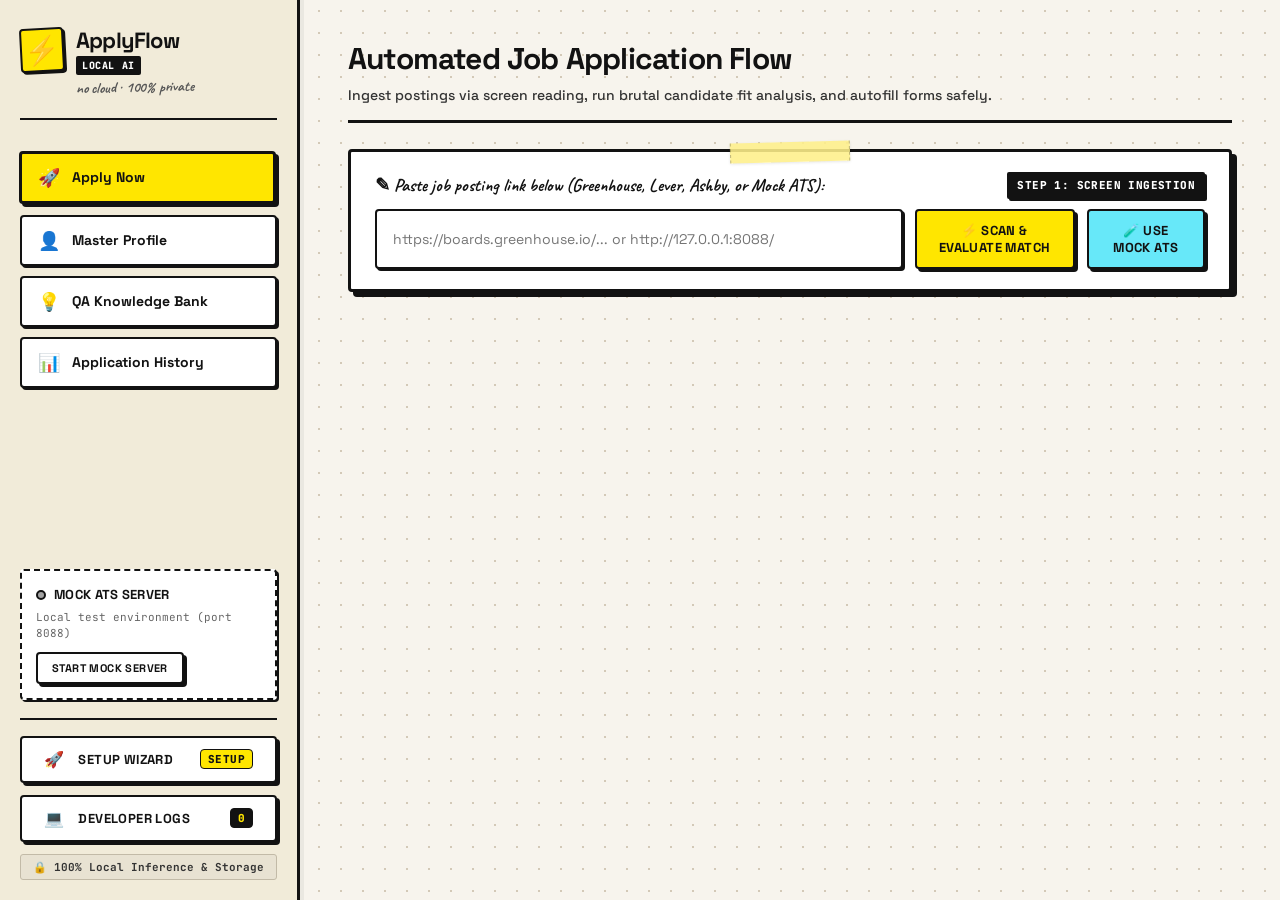
==== src/static/index.html @ 2ede0d33 "Initial commit: ApplyFlow engine and dashboard" ====
<!DOCTYPE html>
<html lang="en">
<head>
  <meta charset="UTF-8">
  <meta name="viewport" content="width=device-width, initial-scale=1.0">
  <title>ApplyFlow Dashboard</title>
  <link rel="stylesheet" href="styles.css">
  <link rel="preconnect" href="https://fonts.googleapis.com">
  <link rel="preconnect" href="https://fonts.gstatic.com" crossorigin>
  <link href="https://fonts.googleapis.com/css2?family=Caveat:wght@600;700&family=Inter:wght@400;500;600;700&family=JetBrains+Mono:wght@500;700;800&family=Space+Grotesk:wght@500;600;700;800;900&display=swap" rel="stylesheet">
</head>
<body>
  <div class="app-layout">
    <!-- Sidebar Navigation -->
    <aside class="sidebar">
      <div class="brand">
        <span class="brand-icon">⚡</span>
        <div>
          <h1 class="brand-title">ApplyFlow</h1>
          <div class="brand-badge-row">
            <span class="brand-sticker">LOCAL AI</span>
            <span class="brand-hand-note">no cloud · 100% private</span>
          </div>
        </div>
      </div>

      <nav class="nav-menu">
        <button class="nav-item active" data-tab="tab-apply">
          <span class="nav-icon">🚀</span>
          <span>Apply Now</span>
        </button>
        <button class="nav-item" data-tab="tab-profile">
          <span class="nav-icon">👤</span>
          <span>Master Profile</span>
        </button>
        <button class="nav-item" data-tab="tab-qa">
          <span class="nav-icon">💡</span>
          <span>QA Knowledge Bank</span>
        </button>
        <button class="nav-item" data-tab="tab-history">
          <span class="nav-icon">📊</span>
          <span>Application History</span>
        </button>
      </nav>

      <!-- Mock Server Quick Status -->
      <div class="mock-status-box">
        <div class="mock-status-header">
          <span class="mock-dot" id="mock-status-dot"></span>
          <span class="mock-title">Mock ATS Server</span>
        </div>
        <p class="mock-desc">Local test environment (port 8088)</p>
        <button id="btn-toggle-mock" class="btn btn-sm btn-outline">Start Mock Server</button>
      </div>

      <div class="sidebar-footer">
        <button id="btn-reopen-setup" class="btn btn-dev-logs" title="Open first-time setup & resume onboarding wizard">
          <span class="dev-logs-icon">🚀</span>
          <span class="dev-logs-label">Setup Wizard</span>
          <span id="setup-status-pill" class="dev-logs-badge" style="background: var(--accent-yellow); color: var(--ink);">SETUP</span>
        </button>
        <button id="btn-open-dev-logs" class="btn btn-dev-logs" title="Open real-time developer activity console">
          <span class="dev-logs-icon">💻</span>
          <span class="dev-logs-label">Developer Logs</span>
          <span id="dev-logs-badge" class="dev-logs-badge">0</span>
        </button>
        <p class="privacy-badge">🔒 100% Local Inference & Storage</p>
      </div>
    </aside>

    <!-- Main Content Area -->
    <main class="main-content">

      <!-- TAB 1: APPLY NOW -->
      <section id="tab-apply" class="tab-pane active">
        <header class="page-header">
          <div>
            <h2 class="page-title">Automated Job Application Flow</h2>
            <p class="page-desc">Ingest postings via screen reading, run brutal candidate fit analysis, and autofill forms safely.</p>
          </div>
        </header>

        <!-- URL Input Card -->
        <div class="card url-card brutal-card-accent">
          <div class="tape-strip tape-top-center"></div>
          <div class="url-label-row">
            <span class="hand-annotation">✎ Paste job posting link below (Greenhouse, Lever, Ashby, or Mock ATS):</span>
            <span class="badge badge-black">STEP 1: SCREEN INGESTION</span>
          </div>
          <div class="url-input-group">
            <input type="url" id="target-url-input" class="form-control" placeholder="https://boards.greenhouse.io/... or http://127.0.0.1:8088/" />
            <button id="btn-scan" class="btn btn-primary">
              <span id="scan-btn-text">⚡ Scan & Evaluate Match</span>
            </button>
            <button id="btn-quick-mock" class="btn btn-secondary" title="Paste local mock ATS URL">
              🧪 Use Mock ATS
            </button>
          </div>
        </div>

        <!-- Scanning State Indicator -->
        <div id="scan-loading" class="scan-loading-card" style="display: none;">
          <div class="spinner brutal-spinner"></div>
          <div>
            <h3 class="loading-title">Inspecting Job Posting & Reading Screen...</h3>
            <p class="loading-desc">Playwright is capturing the page screen and local model is running gap analysis.</p>
          </div>
        </div>

        <!-- Step 2: Evaluation Scorecard Card -->
        <div id="scorecard-container" class="card scorecard-card" style="display: none;">
          <div class="tape-strip tape-top-right"></div>
          <div class="scorecard-layout">
            <!-- Left: Job Summary & Screen Snapshot -->
            <div class="scorecard-job-summary">
              <div class="job-meta">
                <span class="badge badge-info" id="job-company-badge">Company</span>
                <h3 id="job-title-display" class="job-title-text">Senior Software Engineer</h3>
              </div>
              
              <div class="screenshot-preview-box">
                <div class="screenshot-box-header">
                  <p class="subtle-label">Visual Ingestion Snapshot</p>
                  <span class="click-hint">🔍 Click to Expand</span>
                </div>
                <div class="screenshot-interactive-wrapper" id="job-screenshot-wrapper">
                  <div class="tape-corner tape-corner-tl"></div>
                  <div class="tape-corner tape-corner-tr"></div>
                  <img id="job-screenshot-img" src="" alt="Job Screen Preview" class="screenshot-thumb" />
                  <div class="screenshot-hover-overlay">
                    <span class="zoom-badge">🔍 Inspect Full Screen</span>
                  </div>
                </div>
              </div>

              <div class="job-desc-snippet">
                <p class="subtle-label">Description Excerpt</p>
                <div id="job-desc-text" class="desc-box"></div>
              </div>
            </div>

            <!-- Right: Brutally Honest Scorecard -->
            <div class="scorecard-rubric">
              <div class="score-header">
                <div>
                  <h4 class="rubric-title">The Brutally Honest Match Rubric</h4>
                  <p class="rubric-subtitle">Cynical recruiter gap analysis against your master resume</p>
                </div>
                <div class="score-badge-circle rubber-stamp" id="score-chance-badge">
                  <span id="score-chance-val">0%</span>
                  <span class="score-chance-label">Callback Chance</span>
                </div>
              </div>

              <!-- Recommendation Pill -->
              <div class="rec-banner stamp-banner" id="rec-banner">
                Recommendation: <strong id="score-recommendation-val">BORDERLINE</strong>
              </div>

              <!-- Dealbreakers (if present) -->
              <div id="dealbreakers-box" class="rubric-section alert-box alert-danger sticky-note sticky-danger" style="display: none;">
                <h5>⚠️ Flagged Dealbreakers</h5>
                <ul id="dealbreakers-list"></ul>
              </div>

              <!-- Brutal Reality -->
              <div class="rubric-section alert-box alert-warning sticky-note sticky-warning">
                <h5>🔥 The Brutal Reality (Likely ATS Rejection Causes)</h5>
                <ul id="brutal-reality-list"></ul>
              </div>

              <!-- Strengths -->
              <div class="rubric-section alert-box alert-success sticky-note sticky-success">
                <h5>✨ Genuine Alignment & Strengths</h5>
                <ul id="strengths-list"></ul>
              </div>

              <!-- Action Bar -->
              <div class="scorecard-actions">
                <button id="btn-proceed-autofill" class="btn btn-success btn-lg">
                  Proceed with Autofill ⚡
                </button>
                <button id="btn-abort-autofill" class="btn btn-outline">
                  Abort & Pass
                </button>
              </div>
            </div>
          </div>
        </div>

        <!-- Step 3: Live Autofill Progress -->
        <div id="autofill-progress-container" class="card" style="display: none;">
          <div class="progress-card-header">
            <div class="live-indicator">
              <span class="pulsing-dot"></span>
              <h4>Live Playwright Autofill Progress</h4>
            </div>
            <span class="badge badge-info" id="autofill-status-pill">Active Browser Session</span>
          </div>

          <p class="progress-sub">Chromium is executing on screen. Fields are populated sequentially.</p>

          <div class="table-wrapper">
            <table class="data-table" id="fill-steps-table">
              <thead>
                <tr>
                  <th>Time</th>
                  <th>Form Field</th>
                  <th>Status</th>
                  <th>Value / Result</th>
                </tr>
              </thead>
              <tbody id="fill-steps-body">
                <!-- Live steps appended dynamically -->
              </tbody>
            </table>
          </div>
        </div>

        <!-- Step 4: Pre-Flight Review & Safety Submission Gate -->
        <div id="preflight-container" class="card preflight-card" style="display: none;">
          <div class="hazard-stripe-bar"></div>
          <div class="preflight-header">
            <div class="safety-badge stamp-badge">🛡️ SAFETY GATE ACTIVE</div>
            <h3 class="preflight-title">Pre-Flight Visual Inspection</h3>
            <p>Autofill complete. The browser window is open for your inspection. ApplyFlow will never auto-submit without your explicit confirmation.</p>
          </div>

          <div class="preflight-stats-grid">
            <div class="stat-card">
              <div class="stat-num" id="stat-filled">0</div>
              <div class="stat-label">Fields Filled</div>
            </div>
            <div class="stat-card">
              <div class="stat-num" id="stat-skipped">0</div>
              <div class="stat-label">Fields Skipped</div>
            </div>
            <div class="stat-card">
              <div class="stat-num" id="stat-qa-added">0</div>
              <div class="stat-label">Learned QA Questions</div>
            </div>
          </div>

          <div class="screenshot-review-section">
            <div class="screenshot-box-header" style="justify-content: center; margin-bottom: 8px;">
              <h4>Post-Fill Visual Verification</h4>
              <span class="click-hint">🔍 Click to Expand</span>
            </div>
            <div class="screenshot-interactive-wrapper" id="post-fill-screenshot-wrapper" style="max-width: 820px; margin: 0 auto;">
              <div class="tape-corner tape-corner-tl"></div>
              <div class="tape-corner tape-corner-tr"></div>
              <img id="post-fill-screenshot-img" src="" alt="Completed Form Screenshot" class="screenshot-post" />
              <div class="screenshot-hover-overlay">
                <span class="zoom-badge">🔍 Inspect Full Screen</span>
              </div>
            </div>
          </div>

          <div class="preflight-actions">
            <button id="btn-final-submit" class="btn btn-primary btn-lg">
              Confirm & Click Final Submit in Browser
            </button>
            <button id="btn-final-leave-open" class="btn btn-outline btn-lg">
              Finish (Leave Unsubmitted)
            </button>
          </div>
        </div>

      </section>

      <!-- TAB 2: MASTER PROFILE -->
      <section id="tab-profile" class="tab-pane">
        <header class="page-header">
          <div>
            <h2 class="page-title">Candidate Master Profile</h2>
            <p class="page-desc">Canonical resume data used for Stage 1 autofill matching and gap scoring.</p>
          </div>
          <button id="btn-save-profile" class="btn btn-primary">Save Profile Changes</button>
        </header>

        <!-- Dedicated Resume Upload & Auto-Fill Card -->
        <div class="card resume-upload-card brutal-card-accent" style="margin-bottom: 24px;">
          <div class="tape-strip tape-top-right"></div>
          <div class="resume-card-header">
            <div>
              <span class="badge badge-black">AI RESUME INGESTION</span>
              <h3 class="card-title" style="margin-top: 6px; margin-bottom: 4px;">Master Resume & Automated Profile Extraction</h3>
              <p class="page-desc">Upload your resume PDF/Word file. ApplyFlow extracts all fields locally and automatically populates the form below.</p>
            </div>
            <div class="active-resume-badge-wrap">
              <span class="subtle-label">Active Resume File:</span>
              <span class="badge badge-success" id="active-resume-badge">sample_resume.pdf</span>
            </div>
          </div>

          <div class="resume-dropzone" id="profile-resume-dropzone" style="margin-top: 14px;">
            <input type="file" id="profile-resume-file-input" accept=".pdf,.docx,.txt" style="display: none;" />
            <div class="dropzone-content">
              <span class="dropzone-icon">📄</span>
              <div class="dropzone-text">
                <strong>Click to browse or drag & drop a new resume file here</strong>
                <p>Supports .PDF, .DOCX, .TXT · Extracts contact info, skills, links & history locally</p>
              </div>
              <button type="button" class="btn btn-primary btn-sm" id="btn-browse-profile-resume">
                Choose Resume File
              </button>
            </div>
          </div>

          <div id="profile-upload-status" class="upload-status-bar" style="display: none; margin-top: 12px;">
            <div class="spinner brutal-spinner-sm"></div>
            <span id="profile-upload-msg">Uploading and parsing resume with local AI...</span>
          </div>
        </div>

        <div class="profile-grid">
          <!-- Personal Info Card -->
          <div class="card">
            <h3 class="card-title">Personal & Contact Details</h3>
            <div class="form-row">
              <div class="form-col">
                <label>First Name</label>
                <input type="text" id="prof-first-name" class="form-control" />
              </div>
              <div class="form-col">
                <label>Last Name</label>
                <input type="text" id="prof-last-name" class="form-control" />
              </div>
            </div>
            <div class="form-group">
              <label>Full Name</label>
              <input type="text" id="prof-full-name" class="form-control" />
            </div>
            <div class="form-row">
              <div class="form-col">
                <label>Email Address</label>
                <input type="email" id="prof-email" class="form-control" />
              </div>
              <div class="form-col">
                <label>Phone Number</label>
                <input type="tel" id="prof-phone" class="form-control" />
              </div>
            </div>
            <div class="form-group">
              <label>Street Address</label>
              <input type="text" id="prof-address" class="form-control" />
            </div>
            <div class="form-row">
              <div class="form-col">
                <label>City</label>
                <input type="text" id="prof-city" class="form-control" />
              </div>
              <div class="form-col">
                <label>State</label>
                <input type="text" id="prof-state" class="form-control" />
              </div>
              <div class="form-col">
                <label>Postal Code</label>
                <input type="text" id="prof-postal" class="form-control" />
              </div>
            </div>
          </div>

          <!-- Web Links & Work Auth -->
          <div class="card">
            <h3 class="card-title">Professional Links</h3>
            <div class="form-group">
              <label>LinkedIn Profile URL</label>
              <input type="url" id="prof-linkedin" class="form-control" />
            </div>
            <div class="form-group">
              <label>GitHub Profile URL</label>
              <input type="url" id="prof-github" class="form-control" />
            </div>
            <div class="form-group">
              <label>Portfolio / Personal Website</label>
              <input type="url" id="prof-portfolio" class="form-control" />
            </div>

            <h3 class="card-title" style="margin-top: 24px;">Work Authorization & Clearance</h3>
            <div class="form-group">
              <label>Legally Authorized to Work in US?</label>
              <select id="prof-auth-us" class="form-control">
                <option value="Yes">Yes</option>
                <option value="No">No</option>
              </select>
            </div>
            <div class="form-group">
              <label>Require Visa Sponsorship?</label>
              <select id="prof-auth-sponsorship" class="form-control">
                <option value="No">No</option>
                <option value="Yes">Yes</option>
              </select>
            </div>
            <div class="form-group">
              <label>Security Clearance Level</label>
              <select id="prof-auth-clearance" class="form-control">
                <option value="None">None</option>
                <option value="Confidential">Confidential</option>
                <option value="Secret">Secret</option>
                <option value="Top Secret">Top Secret</option>
                <option value="TS/SCI">TS/SCI</option>
              </select>
            </div>
          </div>

          <!-- Skills & Resume File -->
          <div class="card" style="grid-column: 1 / -1;">
            <h3 class="card-title">Core Skills & Resume File</h3>
            <div class="form-group">
              <label>Skills (Comma-separated keywords)</label>
              <textarea id="prof-skills" class="form-control" rows="3" placeholder="Python, FastAPI, Docker, Kubernetes, AWS..."></textarea>
            </div>
            <div class="form-row">
              <div class="form-col">
                <label>Configured Resume PDF (Inside data/)</label>
                <input type="text" id="prof-resume-file" class="form-control" value="sample_resume.pdf" />
              </div>
              <div class="form-col">
                <label>Desired Salary ($)</label>
                <input type="text" id="prof-salary" class="form-control" />
              </div>
              <div class="form-col">
                <label>Notice Period</label>
                <input type="text" id="prof-notice" class="form-control" />
              </div>
            </div>
          </div>
        </div>
      </section>

      <!-- TAB 3: QA KNOWLEDGE BANK -->
      <section id="tab-qa" class="tab-pane">
        <header class="page-header">
          <div>
            <h2 class="page-title">QA Knowledge Bank</h2>
            <p class="page-desc">Every time you answer a missing question during autofill, ApplyFlow remembers it permanently.</p>
          </div>
          <button id="btn-open-add-qa-modal" class="btn btn-primary">+ Add New Q&A Pair</button>
        </header>

        <div class="card">
          <div class="qa-search-bar">
            <input type="text" id="qa-search-input" class="form-control" placeholder="Search saved question patterns or answers..." />
          </div>

          <div class="table-wrapper">
            <table class="data-table" id="qa-table">
              <thead>
                <tr>
                  <th>Category</th>
                  <th>Recognized Question Patterns</th>
                  <th>Saved Answer</th>
                  <th>Type</th>
                  <th>Action</th>
                </tr>
              </thead>
              <tbody id="qa-table-body">
                <!-- Dynamically populated -->
              </tbody>
            </table>
          </div>
        </div>
      </section>

      <!-- TAB 4: APPLICATION HISTORY -->
      <section id="tab-history" class="tab-pane">
        <header class="page-header">
          <div>
            <h2 class="page-title">Application Run History</h2>
            <p class="page-desc">Audit trail of all applications evaluated, autofilled, or submitted.</p>
          </div>
        </header>

        <div class="card">
          <div class="table-wrapper">
            <table class="data-table" id="history-table">
              <thead>
                <tr>
                  <th>Applied At</th>
                  <th>Company</th>
                  <th>Job Title</th>
                  <th>Match Score</th>
                  <th>Status</th>
                  <th>Actions</th>
                </tr>
              </thead>
              <tbody id="history-table-body">
                <!-- Dynamically populated -->
              </tbody>
            </table>
          </div>
        </div>
      </section>

    </main>
  </div>

  <!-- MODAL: Missing Question Prompt (Stage 3) -->
  <div id="modal-question" class="modal-overlay" style="display: none;">
    <div class="modal-box">
      <div class="modal-header">
        <span class="modal-icon">❓</span>
        <div>
          <h3>Question Needed for Form</h3>
          <p>This field was not found in your profile or QA bank. Answer it once and it will be remembered forever.</p>
        </div>
      </div>
      <div class="modal-body">
        <label id="modal-q-label" class="question-prompt-text">"Question Label"</label>
        
        <div id="modal-q-options-container" style="display: none; margin-bottom: 12px;">
          <p class="subtle-label">Select from form options:</p>
          <div id="modal-q-options-list" class="options-pills"></div>
        </div>

        <input type="text" id="modal-q-input" class="form-control" placeholder="Enter your answer..." />
      </div>
      <div class="modal-footer">
        <button id="btn-submit-q-answer" class="btn btn-primary">Save & Continue Autofill</button>
        <button id="btn-skip-q-answer" class="btn btn-outline">Skip Field</button>
      </div>
    </div>
  </div>

  <!-- MODAL: Open-Ended Essay Draft Review (Stage 4) -->
  <div id="modal-essay" class="modal-overlay" style="display: none;">
    <div class="modal-box modal-lg">
      <div class="modal-header">
        <span class="modal-icon">✍️</span>
        <div>
          <h3>Tailored Essay Response Draft</h3>
          <p>The local LLM drafted a punchy 3-to-4 sentence response tailored to the job description and your background.</p>
        </div>
      </div>
      <div class="modal-body">
        <label id="modal-essay-question" class="question-prompt-text">"Why do you want to join our engineering team?"</label>
        <textarea id="modal-essay-text" class="form-control essay-textarea" rows="6"></textarea>
      </div>
      <div class="modal-footer">
        <button id="btn-essay-accept" class="btn btn-success">Accept & Insert</button>
        <button id="btn-essay-edit" class="btn btn-primary">Apply Custom Edit</button>
        <button id="btn-essay-skip" class="btn btn-outline">Skip Question</button>
      </div>
    </div>
  </div>

  <!-- MODAL: Add New QA Pair -->
  <div id="modal-add-qa" class="modal-overlay" style="display: none;">
    <div class="modal-box">
      <div class="modal-header">
        <span class="modal-icon">➕</span>
        <div>
          <h3>Add Question to Knowledge Bank</h3>
          <p>Teach ApplyFlow how to answer a specific question on future applications.</p>
        </div>
      </div>
      <div class="modal-body">
        <div class="form-group">
          <label>Question or Pattern</label>
          <input type="text" id="add-qa-question" class="form-control" placeholder="e.g. Do you hold an active secret clearance?" />
        </div>
        <div class="form-group">
          <label>Your Standard Answer</label>
          <input type="text" id="add-qa-answer" class="form-control" placeholder="e.g. Secret" />
        </div>
        <div class="form-row">
          <div class="form-col">
            <label>Field Type</label>
            <select id="add-qa-type" class="form-control">
              <option value="text">Text Input</option>
              <option value="select">Dropdown / Select</option>
              <option value="radio">Radio Button</option>
              <option value="checkbox">Checkbox</option>
            </select>
          </div>
          <div class="form-col">
            <label>Category</label>
            <input type="text" id="add-qa-category" class="form-control" value="custom" />
          </div>
        </div>
      </div>
      <div class="modal-footer">
        <button id="btn-save-new-qa" class="btn btn-primary">Save to Bank</button>
        <button id="btn-cancel-new-qa" class="btn btn-outline">Cancel</button>
      </div>
    </div>
  </div>

  <!-- MODAL: Screenshot Lightbox Zoom Viewer -->
  <div id="modal-screenshot-lightbox" class="lightbox-overlay" style="display: none;">
    <div class="lightbox-container">
      <div class="lightbox-header">
        <div class="lightbox-title-group">
          <span class="lightbox-icon">🖼️</span>
          <div>
            <h4 id="lightbox-title">Screenshot Inspection</h4>
            <span id="lightbox-filename" class="lightbox-meta">screenshot.png</span>
          </div>
        </div>
        <div class="lightbox-controls">
          <button id="btn-zoom-in" class="btn btn-sm btn-outline" title="Zoom In (+)">➕ Zoom In</button>
          <button id="btn-zoom-reset" class="btn btn-sm btn-outline" title="Reset Zoom (100%)">100%</button>
          <button id="btn-zoom-out" class="btn btn-sm btn-outline" title="Zoom Out (-)">➖ Zoom Out</button>
          <a id="btn-open-external" href="#" target="_blank" class="btn btn-sm btn-outline" title="Open in New Browser Tab">↗️ Open Full Tab</a>
          <button id="btn-close-lightbox" class="btn btn-sm btn-danger" title="Close Viewer (ESC)">✕ Close</button>
        </div>
      </div>
      <div class="lightbox-viewport" id="lightbox-viewport">
        <div class="lightbox-pan-surface" id="lightbox-pan-surface">
          <img id="lightbox-img" src="" alt="Expanded View" class="lightbox-image" />
        </div>
      </div>
      <div class="lightbox-footer">
        <p>💡 Tip: Use mouse wheel or buttons to zoom. Click and drag image to pan around.</p>
      </div>
    </div>
  </div>

  <!-- MODAL: Developer Console / Engine Logs Drawer -->
  <div id="modal-dev-logs" class="dev-logs-overlay" style="display: none;">
    <div class="dev-logs-panel">
      <div class="dev-logs-header">
        <div class="dev-logs-title-group">
          <div class="terminal-dots">
            <span class="dot red"></span>
            <span class="dot yellow"></span>
            <span class="dot green"></span>
          </div>
          <h3 class="dev-logs-title">Developer & Engine Console</h3>
          <span class="badge badge-info" id="dev-logs-count">0 events</span>
        </div>
        <div class="dev-logs-actions">
          <div class="log-filter-pills">
            <button class="filter-pill active" data-filter="ALL">ALL</button>
            <button class="filter-pill" data-filter="INFO">INFO</button>
            <button class="filter-pill" data-filter="SUCCESS">SUCCESS</button>
            <button class="filter-pill" data-filter="WARN">WARN</button>
            <button class="filter-pill" data-filter="ERROR">ERROR</button>
          </div>
          <label class="auto-scroll-label">
            <input type="checkbox" id="chk-auto-scroll" checked /> Auto-scroll
          </label>
          <button id="btn-copy-logs" class="btn btn-sm btn-outline" title="Copy logs to clipboard">📋 Copy</button>
          <button id="btn-clear-logs" class="btn btn-sm btn-outline" title="Clear log buffer">🗑️ Clear</button>
          <button id="btn-close-dev-logs" class="btn btn-sm btn-danger">✕ Close</button>
        </div>
      </div>
      <div class="dev-logs-terminal" id="dev-logs-terminal">
        <div class="terminal-welcome">ApplyFlow real-time engine activity log loaded. Ready for pipeline events.</div>
      </div>
    </div>
  </div>

  <!-- MODAL: First-Time Setup Wizard -->
  <div id="modal-setup-wizard" class="modal-overlay" style="display: none;">
    <div class="modal-box modal-xl" style="max-height: 90vh; display: flex; flex-direction: column;">
      <div class="hazard-stripe-bar" style="margin: -28px -28px 16px -28px;"></div>
      <div class="modal-header" style="justify-content: space-between; align-items: flex-start;">
        <div style="display: flex; gap: 14px; align-items: center;">
          <span class="modal-icon">⚡</span>
          <div>
            <h3>Welcome to ApplyFlow Setup</h3>
            <p class="brand-hand-note" style="font-size: 16px; margin-top: 2px;">Local AI Job Application Engine · First-Time Candidate Setup</p>
          </div>
        </div>
        <span class="badge badge-warning" id="wizard-step-pill">STEP 1: UPLOAD RESUME</span>
      </div>

      <div class="modal-body wizard-body" style="overflow-y: auto; flex-grow: 1; padding-right: 4px;">
        <!-- Step 1: Upload Dropzone -->
        <div class="wizard-step-section">
          <div class="wizard-step-header" style="margin-bottom: 10px;">
            <h4 style="font-size: 16px; font-weight: 900;">1. Upload Your Master Resume</h4>
            <span class="hand-annotation">✎ Drop your resume PDF here. Local AI will read it and auto-fill your profile ↓</span>
          </div>

          <div class="resume-dropzone" id="wizard-resume-dropzone">
            <input type="file" id="wizard-resume-file-input" accept=".pdf,.docx,.txt" style="display: none;" />
            <div class="dropzone-content">
              <span class="dropzone-icon">📄</span>
              <div class="dropzone-text">
                <strong>Drag & drop your resume file here, or click to browse</strong>
                <p>Supports .PDF, .DOCX, .TXT · Extracted 100% locally with PyMuPDF & Ollama</p>
              </div>
              <button type="button" class="btn btn-primary btn-sm" id="btn-browse-wizard-resume">
                Browse Resume File
              </button>
            </div>
          </div>

          <div id="wizard-upload-status" class="upload-status-bar" style="display: none; margin-top: 10px;">
            <div class="spinner brutal-spinner-sm"></div>
            <span id="wizard-upload-msg">Reading resume text & extracting candidate details...</span>
          </div>

          <div id="wizard-parsed-banner" class="alert-box alert-success" style="display: none; margin-top: 14px;">
            <h5 id="wizard-parsed-summary">✓ Resume successfully extracted! Review the information below:</h5>
          </div>
        </div>

        <!-- Step 2: Review & Edit Extracted Information -->
        <div class="wizard-step-section" style="margin-top: 24px;">
          <div class="wizard-step-header" style="margin-bottom: 12px; display: flex; justify-content: space-between; align-items: center;">
            <h4 style="font-size: 16px; font-weight: 900;">2. Review & Edit Extracted Candidate Profile</h4>
            <span class="subtle-label">All fields editable before saving</span>
          </div>

          <div class="wizard-fields-grid">
            <div class="form-row">
              <div class="form-col">
                <label>First Name</label>
                <input type="text" id="wiz-first-name" class="form-control" />
              </div>
              <div class="form-col">
                <label>Last Name</label>
                <input type="text" id="wiz-last-name" class="form-control" />
              </div>
              <div class="form-col">
                <label>Full Name</label>
                <input type="text" id="wiz-full-name" class="form-control" />
              </div>
            </div>

            <div class="form-row">
              <div class="form-col">
                <label>Email Address</label>
                <input type="email" id="wiz-email" class="form-control" />
              </div>
              <div class="form-col">
                <label>Phone Number</label>
                <input type="tel" id="wiz-phone" class="form-control" />
              </div>
              <div class="form-col">
                <label>City & State</label>
                <input type="text" id="wiz-location" class="form-control" placeholder="e.g. Seattle, WA" />
              </div>
            </div>

            <div class="form-row">
              <div class="form-col">
                <label>LinkedIn URL</label>
                <input type="url" id="wiz-linkedin" class="form-control" />
              </div>
              <div class="form-col">
                <label>GitHub URL</label>
                <input type="url" id="wiz-github" class="form-control" />
              </div>
              <div class="form-col">
                <label>Portfolio / Personal Website</label>
                <input type="url" id="wiz-portfolio" class="form-control" />
              </div>
            </div>

            <div class="form-group">
              <label>Extracted Core Skills (Comma-separated)</label>
              <textarea id="wiz-skills" class="form-control" rows="2" placeholder="Python, Docker, Kubernetes, AWS..."></textarea>
            </div>
          </div>
        </div>

        <!-- Step 3: QA Knowledge Bank Screening Setup -->
        <div class="wizard-step-section" style="margin-top: 24px;">
          <div class="wizard-step-header" style="margin-bottom: 12px; display: flex; justify-content: space-between; align-items: center;">
            <div>
              <h4 style="font-size: 16px; font-weight: 900;">3. QA Knowledge Bank — ATS Screening Answers</h4>
              <p class="brand-hand-note" style="font-size: 15px;">✎ Set these once. ApplyFlow uses them to auto-fill tricky ATS screening questions on every job.</p>
            </div>
            <span class="badge badge-black">AUTOFILL MEMORY</span>
          </div>

          <div class="wizard-fields-grid">
            <!-- Work Auth & Security -->
            <div class="form-row">
              <div class="form-col">
                <label>Legally Authorized to Work in US?</label>
                <select id="wiz-qa-auth" class="form-control">
                  <option value="Yes">Yes</option>
                  <option value="No">No</option>
                </select>
              </div>
              <div class="form-col">
                <label>Require Visa Sponsorship (Now or Future)?</label>
                <select id="wiz-qa-sponsorship" class="form-control">
                  <option value="No">No</option>
                  <option value="Yes">Yes</option>
                </select>
              </div>
              <div class="form-col">
                <label>Security Clearance Level</label>
                <select id="wiz-qa-clearance" class="form-control">
                  <option value="None">None</option>
                  <option value="Confidential">Confidential</option>
                  <option value="Secret">Secret</option>
                  <option value="Top Secret">Top Secret</option>
                  <option value="TS/SCI">TS/SCI</option>
                </select>
              </div>
            </div>

            <!-- Availability, Compensation & Experience -->
            <div class="form-row">
              <div class="form-col">
                <label>Earliest Start Date / Notice Period</label>
                <input type="text" id="wiz-qa-notice" class="form-control" value="2 weeks" placeholder="e.g. 2 weeks, Immediately" />
              </div>
              <div class="form-col">
                <label>Target Salary Expectation ($)</label>
                <input type="text" id="wiz-qa-salary" class="form-control" value="165,000" placeholder="e.g. 165,000" />
              </div>
              <div class="form-col">
                <label>Years of Professional Experience</label>
                <input type="text" id="wiz-qa-yoe" class="form-control" value="5" placeholder="e.g. 5" />
              </div>
            </div>

            <!-- Workplace & Background -->
            <div class="form-row">
              <div class="form-col">
                <label>Comfortable Working Remotely?</label>
                <select id="wiz-qa-remote" class="form-control">
                  <option value="Yes">Yes</option>
                  <option value="Hybrid Only">Hybrid Only</option>
                  <option value="No">No</option>
                </select>
              </div>
              <div class="form-col">
                <label>Willing to Undergo Background Check?</label>
                <select id="wiz-qa-background" class="form-control">
                  <option value="Yes">Yes</option>
                  <option value="No">No</option>
                </select>
              </div>
            </div>

            <!-- Voluntary Demographics (EEOC) Defaults -->
            <div class="form-row">
              <div class="form-col">
                <label>Gender (EEOC Default)</label>
                <select id="wiz-qa-gender" class="form-control">
                  <option value="Decline to self-identify">Decline to self-identify</option>
                  <option value="Male">Male</option>
                  <option value="Female">Female</option>
                  <option value="Non-binary">Non-binary</option>
                </select>
              </div>
              <div class="form-col">
                <label>Protected Veteran Status</label>
                <select id="wiz-qa-veteran" class="form-control">
                  <option value="I am not a protected veteran">I am not a protected veteran</option>
                  <option value="I identify as one or more of the classifications of protected veteran">Protected Veteran</option>
                  <option value="I decline to self-identify">I decline to self-identify</option>
                </select>
              </div>
              <div class="form-col">
                <label>Disability Status</label>
                <select id="wiz-qa-disability" class="form-control">
                  <option value="No, I do not have a disability">No, I do not have a disability</option>
                  <option value="Yes, I have a disability">Yes, I have a disability</option>
                  <option value="I do not wish to answer">I do not wish to answer</option>
                </select>
              </div>
            </div>

            <!-- Optional Custom Q&A Pair -->
            <div class="form-group" style="margin-top: 10px; padding: 12px; background: #faf8f2; border: 1.5px dashed var(--ink); border-radius: var(--radius-sm);">
              <span class="subtle-label" style="display: block; margin-bottom: 8px;">+ Add Custom Q&A to Bank (Optional)</span>
              <div class="form-row" style="margin-bottom: 0;">
                <div class="form-col" style="flex: 1.5;">
                  <input type="text" id="wiz-custom-q" class="form-control" placeholder="Custom question pattern, e.g. 'Are you 21 years of age or older?'" />
                </div>
                <div class="form-col" style="flex: 1;">
                  <input type="text" id="wiz-custom-a" class="form-control" placeholder="Your standard answer, e.g. 'Yes'" />
                </div>
              </div>
            </div>
          </div>
        </div>
      </div>

      <div class="modal-footer" style="justify-content: space-between; align-items: center; margin-top: 16px;">
        <button id="btn-skip-setup" class="btn btn-outline" type="button">
          Skip for Now (Enter Manually Later)
        </button>
        <button id="btn-complete-setup" class="btn btn-primary btn-lg" type="button">
          Save Everything & Launch ApplyFlow 🚀
        </button>
      </div>
    </div>
  </div>

  <!-- Toast Notification Container -->
  <div id="toast-container" class="toast-container"></div>

  <script src="app.js"></script>
</body>
</html>
---- src/static/styles.css ----
/* =========================================================================
   ApplyFlow - Neo-Brutalist & Hand-Drawn Design System
   High-contrast ink, tactile physical buttons, hard drop shadows,
   washi tape accents, rubber stamps, and paper-textured canvas.
   ========================================================================= */

:root {
  /* Canvas & Paper Backgrounds */
  --bg-app: #f7f4ed;
  --bg-card: #ffffff;
  --bg-sidebar: #f1ebd9;
  --bg-input: #ffffff;
  --bg-code: #121212;

  /* Ink & Typography */
  --ink: #121212;
  --ink-secondary: #333333;
  --ink-muted: #666666;
  --ink-light: #949494;

  /* Neo-Brutalist Borders & Strokes */
  --border-width: 3px;
  --border-width-sm: 2px;
  --border-brutal: 3px solid #121212;
  --border-brutal-sm: 2px solid #121212;
  --border-dashed: 2px dashed #121212;

  /* Brutalist Hard Shadows (No soft blur) */
  --shadow-xs: 2px 2px 0px #121212;
  --shadow-sm: 3px 3px 0px #121212;
  --shadow-md: 5px 5px 0px #121212;
  --shadow-lg: 8px 8px 0px #121212;
  --shadow-modal: 12px 12px 0px #121212;

  /* Neon Highlighters & Pastel Accents */
  --accent-yellow: #ffe600;
  --accent-green: #86efac;
  --accent-green-dark: #16a34a;
  --accent-coral: #fb7185;
  --accent-coral-dark: #e11d48;
  --accent-cyan: #67e8f9;
  --accent-orange: #fdba74;
  --accent-purple: #c4b5fd;
  --tape-color: rgba(254, 240, 138, 0.88);

  /* Semantic Mappings */
  --accent-primary: #ffe600;
  --accent-success: #86efac;
  --accent-warning: #fdba74;
  --accent-danger: #fb7185;

  /* Typography */
  --font-sans: 'Space Grotesk', -apple-system, BlinkMacSystemFont, "Segoe UI", Roboto, sans-serif;
  --font-mono: 'JetBrains Mono', monospace;
  --font-hand: 'Caveat', cursive;

  /* Radii (Brutalist uses sharp or subtly rounded paper corners) */
  --radius-sharp: 0px;
  --radius-sm: 4px;
  --radius-md: 6px;
  --radius-lg: 8px;
}

* {
  box-sizing: border-box;
  margin: 0;
  padding: 0;
}

body {
  font-family: var(--font-sans);
  background-color: var(--bg-app);
  color: var(--ink);
  line-height: 1.5;
  -webkit-font-smoothing: antialiased;
  /* Architectural Dot Grid on warm parchment paper */
  background-image: radial-gradient(#d3c9b7 1.3px, transparent 1.3px);
  background-size: 22px 22px;
  background-attachment: fixed;
  overflow-x: hidden;
}

/* Custom Inked Scrollbars */
::-webkit-scrollbar {
  width: 10px;
  height: 10px;
}
::-webkit-scrollbar-track {
  background: #ebe5d7;
  border-left: 2px solid #121212;
}
::-webkit-scrollbar-thumb {
  background: var(--ink);
  border: 2px solid #ebe5d7;
}
::-webkit-scrollbar-thumb:hover {
  background: #333333;
}

/* ========================================= */
/* LAYOUT & SIDEBAR                          */
/* ========================================= */
.app-layout {
  display: flex;
  min-height: 100vh;
}

.sidebar {
  width: 300px;
  background-color: var(--bg-sidebar);
  border-right: 3px solid var(--ink);
  display: flex;
  flex-direction: column;
  padding: 28px 20px 20px 20px;
  flex-shrink: 0;
  z-index: 10;
  box-shadow: 4px 0px 0px rgba(18, 18, 18, 0.05);
}

.brand {
  display: flex;
  align-items: flex-start;
  gap: 12px;
  margin-bottom: 32px;
  padding-bottom: 18px;
  border-bottom: 2.5px solid var(--ink);
}

.brand-icon {
  font-size: 28px;
  background: var(--accent-yellow);
  width: 44px;
  height: 44px;
  display: flex;
  align-items: center;
  justify-content: center;
  border: 2.5px solid var(--ink);
  border-radius: var(--radius-sm);
  box-shadow: var(--shadow-xs);
  flex-shrink: 0;
  transform: rotate(-3deg);
}

.brand-title {
  font-size: 22px;
  font-weight: 900;
  letter-spacing: -0.8px;
  color: var(--ink);
  line-height: 1.1;
}

.brand-badge-row {
  display: flex;
  flex-direction: column;
  gap: 2px;
  margin-top: 4px;
}

.brand-sticker {
  display: inline-block;
  background: var(--ink);
  color: #ffffff;
  font-size: 10px;
  font-weight: 800;
  letter-spacing: 0.6px;
  padding: 2px 6px;
  border-radius: 2px;
  width: fit-content;
  font-family: var(--font-mono);
}

.brand-hand-note {
  font-family: var(--font-hand);
  font-size: 15px;
  font-weight: 700;
  color: #555555;
  letter-spacing: -0.2px;
  transform: rotate(-1deg);
}

/* Sidebar Navigation Items */
.nav-menu {
  display: flex;
  flex-direction: column;
  gap: 10px;
  flex-grow: 1;
}

.nav-item {
  display: flex;
  align-items: center;
  gap: 12px;
  padding: 12px 16px;
  border-radius: var(--radius-sm);
  background: #ffffff;
  color: var(--ink);
  border: 2.5px solid var(--ink);
  font-size: 14px;
  font-weight: 700;
  cursor: pointer;
  text-align: left;
  box-shadow: var(--shadow-xs);
  transition: all 0.12s ease;
  font-family: var(--font-sans);
}

.nav-item:hover {
  background-color: #fff9c4;
  transform: translate(-2px, -2px);
  box-shadow: var(--shadow-sm);
}

.nav-item:active {
  transform: translate(2px, 2px);
  box-shadow: 0px 0px 0px #121212;
}

.nav-item.active {
  background: var(--accent-yellow);
  color: var(--ink);
  border: 3px solid var(--ink);
  box-shadow: var(--shadow-sm);
  transform: translate(-1px, -1px);
}

.nav-icon {
  font-size: 18px;
}

/* Mock Server Status Box */
.mock-status-box {
  background: #ffffff;
  border: 2.5px dashed var(--ink);
  padding: 14px;
  border-radius: var(--radius-sm);
  margin-bottom: 18px;
  box-shadow: var(--shadow-xs);
}

.mock-status-header {
  display: flex;
  align-items: center;
  gap: 8px;
  margin-bottom: 4px;
}

.mock-dot {
  width: 10px;
  height: 10px;
  border-radius: 50%;
  background: #a3a3a3;
  border: 2px solid var(--ink);
  transition: all 0.3s ease;
}

.mock-dot.active {
  background: var(--accent-green);
  box-shadow: 0 0 0 2px var(--ink);
}

.mock-title {
  font-size: 13px;
  font-weight: 800;
  text-transform: uppercase;
  letter-spacing: 0.3px;
}

.mock-desc {
  font-size: 11px;
  color: var(--ink-muted);
  font-family: var(--font-mono);
  margin-bottom: 10px;
}

/* Sidebar Footer & Dev Logs Button */
.sidebar-footer {
  border-top: 2.5px solid var(--ink);
  padding-top: 16px;
  display: flex;
  flex-direction: column;
  gap: 12px;
}

.btn-dev-logs {
  width: 100%;
  display: flex;
  align-items: center;
  justify-content: space-between;
  padding: 10px 14px;
  background: #ffffff;
  border: 2.5px solid var(--ink);
  border-radius: var(--radius-sm);
  color: var(--ink);
  font-size: 13px;
  font-weight: 800;
  cursor: pointer;
  box-shadow: var(--shadow-xs);
  transition: all 0.12s ease;
}

.btn-dev-logs:hover {
  background: var(--accent-cyan);
  transform: translate(-2px, -2px);
  box-shadow: var(--shadow-sm);
}

.btn-dev-logs:active {
  transform: translate(2px, 2px);
  box-shadow: 0px 0px 0px #121212;
}

.dev-logs-icon {
  font-size: 16px;
  margin-right: 6px;
}

.dev-logs-label {
  flex-grow: 1;
  text-align: left;
}

.dev-logs-badge {
  background: var(--ink);
  color: var(--accent-yellow);
  border: 1.5px solid var(--ink);
  font-size: 11px;
  font-weight: 800;
  padding: 2px 7px;
  border-radius: var(--radius-sm);
  font-family: var(--font-mono);
}

.privacy-badge {
  font-size: 11px;
  color: var(--ink-secondary);
  text-align: center;
  font-weight: 700;
  background: #e8e2d2;
  border: 1.5px solid #c2baa7;
  padding: 4px;
  border-radius: 3px;
  font-family: var(--font-mono);
}

/* ========================================= */
/* MAIN CONTENT & HEADERS                    */
/* ========================================= */
.main-content {
  flex-grow: 1;
  padding: 36px 48px;
  overflow-y: auto;
  max-width: 1440px;
}

.page-header {
  display: flex;
  justify-content: space-between;
  align-items: flex-start;
  margin-bottom: 26px;
  padding-bottom: 14px;
  border-bottom: 3px solid var(--ink);
}

.page-title {
  font-size: 30px;
  font-weight: 900;
  letter-spacing: -0.8px;
  margin-bottom: 4px;
  color: var(--ink);
  text-transform: capitalize;
}

.page-desc {
  font-size: 14px;
  color: var(--ink-secondary);
  font-weight: 500;
}

/* Tab panes */
.tab-pane {
  display: none;
  animation: brutalPop 0.15s ease-out;
}

.tab-pane.active {
  display: block;
}

@keyframes brutalPop {
  from { opacity: 0; transform: translateY(4px); }
  to { opacity: 1; transform: translateY(0); }
}

/* ========================================= */
/* BRUTAL CARDS & WASHI TAPE ACCENTS         */
/* ========================================= */
.card {
  position: relative;
  background-color: var(--bg-card);
  border: 3px solid var(--ink);
  border-radius: var(--radius-sm);
  padding: 26px;
  margin-bottom: 28px;
  box-shadow: var(--shadow-md);
  transition: transform 0.15s ease, box-shadow 0.15s ease;
}

.card-title {
  font-size: 18px;
  font-weight: 900;
  letter-spacing: -0.4px;
  margin-bottom: 18px;
  color: var(--ink);
  text-transform: uppercase;
  display: flex;
  align-items: center;
  gap: 8px;
}

.card-title::before {
  content: "■";
  color: var(--accent-yellow);
  font-size: 14px;
}

/* Washi / Masking Tape Aesthetic Accents */
.tape-strip {
  position: absolute;
  height: 20px;
  background-color: var(--tape-color);
  border-left: 1px dashed rgba(0, 0, 0, 0.25);
  border-right: 1px dashed rgba(0, 0, 0, 0.25);
  box-shadow: 0 1px 3px rgba(0, 0, 0, 0.1);
  z-index: 5;
  pointer-events: none;
}

.tape-top-center {
  top: -10px;
  left: 50%;
  transform: translateX(-50%) rotate(-1.5deg);
  width: 120px;
}

.tape-top-right {
  top: -10px;
  right: 30px;
  transform: rotate(2deg);
  width: 90px;
}

.tape-corner {
  position: absolute;
  width: 48px;
  height: 18px;
  background-color: var(--tape-color);
  border-left: 1px dashed rgba(0, 0, 0, 0.2);
  border-right: 1px dashed rgba(0, 0, 0, 0.2);
  z-index: 4;
  pointer-events: none;
  box-shadow: 0 1px 2px rgba(0, 0, 0, 0.15);
}

.tape-corner-tl {
  top: -8px;
  left: -8px;
  transform: rotate(-35deg);
}

.tape-corner-tr {
  top: -8px;
  right: -8px;
  transform: rotate(35deg);
}

/* Hand-drawn scribble / annotation font */
.hand-annotation {
  font-family: var(--font-hand);
  font-size: 18px;
  font-weight: 700;
  color: var(--ink);
  line-height: 1;
}

/* URL Input Bar Card */
.url-card {
  padding: 20px 24px;
  background: #ffffff;
}

.url-label-row {
  display: flex;
  justify-content: space-between;
  align-items: center;
  margin-bottom: 10px;
}

.url-input-group {
  display: flex;
  gap: 12px;
}

/* ========================================= */
/* BUTTONS (PHYSICAL MECHANICAL PRESS)       */
/* ========================================= */
.btn {
  padding: 11px 22px;
  border-radius: var(--radius-sm);
  font-weight: 800;
  font-size: 13px;
  cursor: pointer;
  border: 2.5px solid var(--ink);
  display: inline-flex;
  align-items: center;
  justify-content: center;
  gap: 8px;
  font-family: var(--font-sans);
  text-transform: uppercase;
  letter-spacing: 0.4px;
  box-shadow: var(--shadow-sm);
  transition: all 0.1s ease;
  user-select: none;
}

.btn:hover {
  transform: translate(-2px, -2px);
  box-shadow: var(--shadow-md);
}

.btn:active {
  transform: translate(3px, 3px);
  box-shadow: 0px 0px 0px #121212;
}

.btn-primary {
  background-color: var(--accent-yellow);
  color: var(--ink);
}
.btn-primary:hover {
  background-color: #ffd600;
}

.btn-secondary {
  background-color: var(--accent-cyan);
  color: var(--ink);
}
.btn-secondary:hover {
  background-color: #38bdf8;
}

.btn-success {
  background-color: var(--accent-green);
  color: var(--ink);
}
.btn-success:hover {
  background-color: #4ade80;
}

.btn-outline {
  background-color: #ffffff;
  color: var(--ink);
}
.btn-outline:hover {
  background-color: #f5f5f5;
}

.btn-danger {
  background-color: var(--accent-coral);
  color: var(--ink);
}
.btn-danger:hover {
  background-color: #f43f5e;
}

.btn-sm {
  padding: 7px 14px;
  font-size: 11px;
  border-width: 2px;
}

.btn-lg {
  padding: 14px 28px;
  font-size: 15px;
  box-shadow: var(--shadow-md);
}

.btn-lg:hover {
  box-shadow: var(--shadow-lg);
}

.btn-lg:active {
  box-shadow: 0px 0px 0px #121212;
}

/* ========================================= */
/* FORM CONTROLS                             */
/* ========================================= */
.form-control {
  width: 100%;
  padding: 11px 16px;
  background-color: var(--bg-input);
  border: 2.5px solid var(--ink);
  border-radius: var(--radius-sm);
  color: var(--ink);
  font-size: 14px;
  font-family: inherit;
  box-shadow: var(--shadow-xs);
  transition: all 0.12s ease;
}

.form-control:focus {
  outline: none;
  background-color: #fffef2;
  box-shadow: var(--shadow-sm);
  transform: translate(-1px, -1px);
}

.form-group {
  margin-bottom: 18px;
}

.form-group label, .form-col label {
  display: block;
  font-size: 12px;
  font-weight: 800;
  color: var(--ink);
  text-transform: uppercase;
  letter-spacing: 0.4px;
  margin-bottom: 7px;
}

.form-row {
  display: flex;
  gap: 16px;
  margin-bottom: 16px;
}

.form-col {
  flex: 1;
}

/* ========================================= */
/* SCANNING STATE CARD                       */
/* ========================================= */
.scan-loading-card {
  display: flex;
  align-items: center;
  gap: 24px;
  background: #fffdf5;
  border: 3px dashed var(--ink);
  border-radius: var(--radius-sm);
  padding: 32px;
  margin-bottom: 28px;
  box-shadow: var(--shadow-md);
}

.brutal-spinner {
  width: 40px;
  height: 40px;
  border: 4px solid var(--ink);
  border-top-color: var(--accent-yellow);
  border-radius: 50%;
  animation: spin 0.7s cubic-bezier(0.68, -0.55, 0.27, 1.55) infinite;
  box-shadow: var(--shadow-xs);
}

@keyframes spin {
  to { transform: rotate(360deg); }
}

.loading-title {
  font-size: 18px;
  font-weight: 900;
  margin-bottom: 4px;
}

.loading-desc {
  font-size: 13px;
  color: var(--ink-secondary);
  font-family: var(--font-mono);
}

/* ========================================= */
/* SCORECARD: BRUTAL RUBBER STAMP & DOSSIER  */
/* ========================================= */
.scorecard-card {
  background: #ffffff;
}

.scorecard-layout {
  display: grid;
  grid-template-columns: 1fr 1.35fr;
  gap: 36px;
}

.job-meta {
  margin-bottom: 14px;
}

.job-title-text {
  font-size: 24px;
  font-weight: 900;
  margin-top: 8px;
  letter-spacing: -0.6px;
  color: var(--ink);
  line-height: 1.2;
}

.subtle-label {
  font-size: 11px;
  font-weight: 800;
  text-transform: uppercase;
  color: var(--ink-muted);
  letter-spacing: 0.6px;
  font-family: var(--font-mono);
}

.click-hint {
  font-size: 11px;
  color: var(--ink);
  font-weight: 800;
  background: var(--accent-yellow);
  padding: 2px 6px;
  border: 1.5px solid var(--ink);
  border-radius: 2px;
}

.screenshot-box-header {
  display: flex;
  justify-content: space-between;
  align-items: center;
  margin-bottom: 8px;
}

/* Clickable Interactive Screenshot Wrapper */
.screenshot-interactive-wrapper {
  position: relative;
  cursor: pointer;
  overflow: visible;
  border-radius: var(--radius-sm);
  border: 3px solid var(--ink);
  box-shadow: var(--shadow-sm);
  transition: all 0.15s ease;
  background: #000000;
  margin-bottom: 18px;
}

.screenshot-interactive-wrapper:hover {
  transform: translate(-2px, -2px);
  box-shadow: var(--shadow-md);
}

.screenshot-thumb {
  width: 100%;
  max-height: 220px;
  object-fit: cover;
  display: block;
  border-bottom: 1px solid var(--ink);
}

.screenshot-hover-overlay {
  position: absolute;
  top: 0;
  left: 0;
  width: 100%;
  height: 100%;
  background: rgba(18, 18, 18, 0.45);
  display: flex;
  align-items: center;
  justify-content: center;
  opacity: 0;
  transition: opacity 0.15s ease;
}

.screenshot-interactive-wrapper:hover .screenshot-hover-overlay {
  opacity: 1;
}

.zoom-badge {
  background: var(--accent-yellow);
  color: var(--ink);
  padding: 8px 16px;
  border-radius: var(--radius-sm);
  font-size: 12px;
  font-weight: 900;
  border: 2px solid var(--ink);
  box-shadow: var(--shadow-xs);
  text-transform: uppercase;
  letter-spacing: 0.3px;
}

.desc-box {
  max-height: 160px;
  overflow-y: auto;
  font-size: 13px;
  color: var(--ink);
  background: #faf8f2;
  border: 2px solid var(--ink);
  padding: 14px;
  border-radius: var(--radius-sm);
  white-space: pre-line;
  line-height: 1.6;
  margin-top: 6px;
  box-shadow: var(--shadow-xs);
}

/* Rubber Stamp Score Header */
.score-header {
  display: flex;
  justify-content: space-between;
  align-items: center;
  margin-bottom: 20px;
  background: #fffdf5;
  border: 3px solid var(--ink);
  padding: 18px 22px;
  border-radius: var(--radius-sm);
  box-shadow: var(--shadow-sm);
}

.rubric-title {
  font-size: 20px;
  font-weight: 900;
  letter-spacing: -0.4px;
  color: var(--ink);
}

.rubric-subtitle {
  font-size: 13px;
  color: var(--ink-secondary);
  margin-top: 2px;
  font-family: var(--font-hand);
  font-size: 16px;
}

/* Inspector Rubber Stamp Badge */
.rubber-stamp {
  width: 96px;
  height: 96px;
  border-radius: 50%;
  background: #ffffff;
  border: 4px double var(--ink) !important;
  display: flex;
  flex-direction: column;
  align-items: center;
  justify-content: center;
  text-align: center;
  box-shadow: var(--shadow-sm) !important;
  flex-shrink: 0;
  transform: rotate(-4deg);
  transition: transform 0.2s ease;
}

.rubber-stamp:hover {
  transform: rotate(0deg) scale(1.04);
}

.rubber-stamp #score-chance-val {
  font-size: 26px;
  font-weight: 900;
  line-height: 1;
  font-family: var(--font-mono);
}

.score-chance-label {
  font-size: 8px;
  text-transform: uppercase;
  color: var(--ink);
  margin-top: 3px;
  font-weight: 900;
  letter-spacing: 0.5px;
}

/* Recommendation Stamp Banner */
.stamp-banner {
  padding: 10px 18px;
  border-radius: var(--radius-sm);
  background: var(--accent-yellow);
  border: 2.5px solid var(--ink);
  color: var(--ink);
  font-size: 14px;
  font-weight: 800;
  margin-bottom: 18px;
  box-shadow: var(--shadow-xs);
  text-transform: uppercase;
  letter-spacing: 0.4px;
}

/* Sticky Note Style Sections */
.sticky-note {
  padding: 16px 18px;
  border-radius: var(--radius-sm);
  margin-bottom: 16px;
  border: 2.5px solid var(--ink);
  box-shadow: var(--shadow-sm);
  position: relative;
}

.sticky-note h5 {
  font-size: 13px;
  font-weight: 900;
  margin-bottom: 8px;
  text-transform: uppercase;
  letter-spacing: 0.4px;
  color: var(--ink);
}

.sticky-note ul {
  padding-left: 20px;
  font-size: 13px;
  line-height: 1.6;
  color: var(--ink);
}

.sticky-note li {
  margin-bottom: 6px;
}

.sticky-danger {
  background: #fee2e2;
  border-color: #ef4444;
  box-shadow: 4px 4px 0px #ef4444;
}

.sticky-warning {
  background: #fef9c3;
  border-color: #ca8a04;
  box-shadow: 4px 4px 0px #ca8a04;
  transform: rotate(-0.5deg);
}

.sticky-success {
  background: #dcfce7;
  border-color: #16a34a;
  box-shadow: 4px 4px 0px #16a34a;
  transform: rotate(0.5deg);
}

.scorecard-actions {
  display: flex;
  gap: 14px;
  margin-top: 24px;
}

/* ========================================= */
/* PROGRESS & DATA TABLES                    */
/* ========================================= */
.progress-card-header {
  display: flex;
  justify-content: space-between;
  align-items: center;
  margin-bottom: 6px;
}

.live-indicator {
  display: flex;
  align-items: center;
  gap: 12px;
}

.pulsing-dot {
  width: 12px;
  height: 12px;
  border-radius: 50%;
  background: var(--accent-green);
  border: 2px solid var(--ink);
  box-shadow: 0 0 0 2px var(--accent-green);
  animation: brutalPulse 1.4s infinite;
}

@keyframes brutalPulse {
  0% { transform: scale(0.9); }
  50% { transform: scale(1.2); }
  100% { transform: scale(0.9); }
}

.progress-sub {
  font-size: 13px;
  color: var(--ink-secondary);
  margin-bottom: 20px;
  font-family: var(--font-mono);
}

.table-wrapper {
  overflow-x: auto;
  border: 2.5px solid var(--ink);
  border-radius: var(--radius-sm);
  box-shadow: var(--shadow-sm);
  background: #ffffff;
}

.data-table {
  width: 100%;
  border-collapse: collapse;
  font-size: 13px;
}

.data-table th {
  text-align: left;
  padding: 12px 18px;
  color: #ffffff;
  background: var(--ink);
  border-bottom: 2.5px solid var(--ink);
  font-weight: 800;
  font-size: 11px;
  text-transform: uppercase;
  letter-spacing: 0.6px;
  font-family: var(--font-mono);
}

.data-table td {
  padding: 12px 18px;
  border-bottom: 1.5px solid var(--ink);
  color: var(--ink);
}

.data-table tr:hover {
  background: #fff9db;
}

/* Sticker Badges */
.badge {
  display: inline-block;
  padding: 3px 8px;
  border-radius: 2px;
  font-size: 11px;
  font-weight: 800;
  text-transform: uppercase;
  letter-spacing: 0.4px;
  border: 2px solid var(--ink);
  box-shadow: var(--shadow-xs);
  font-family: var(--font-mono);
}

.badge-black {
  background: var(--ink);
  color: #ffffff;
}

.badge-info {
  background: var(--accent-cyan);
  color: var(--ink);
}

.badge-success {
  background: var(--accent-green);
  color: var(--ink);
}

.badge-warning {
  background: var(--accent-yellow);
  color: var(--ink);
}

.badge-danger {
  background: var(--accent-coral);
  color: var(--ink);
}

/* ========================================= */
/* PRE-FLIGHT REVIEW & HAZARD TAPE           */
/* ========================================= */
.preflight-card {
  border: 3px solid var(--ink);
  box-shadow: var(--shadow-lg);
  overflow: hidden;
}

.hazard-stripe-bar {
  height: 14px;
  margin: -26px -26px 20px -26px;
  background: repeating-linear-gradient(
    -45deg,
    var(--accent-yellow),
    var(--accent-yellow) 12px,
    var(--ink) 12px,
    var(--ink) 24px
  );
  border-bottom: 2.5px solid var(--ink);
}

.preflight-header {
  text-align: center;
  max-width: 650px;
  margin: 0 auto 28px auto;
}

.stamp-badge {
  display: inline-block;
  background: var(--accent-yellow);
  border: 2px solid var(--ink);
  color: var(--ink);
  font-size: 11px;
  font-weight: 900;
  padding: 4px 12px;
  border-radius: var(--radius-sm);
  margin-bottom: 12px;
  letter-spacing: 0.5px;
  box-shadow: var(--shadow-xs);
  transform: rotate(-1deg);
}

.preflight-title {
  font-size: 26px;
  font-weight: 900;
  letter-spacing: -0.6px;
  margin-bottom: 6px;
}

.preflight-stats-grid {
  display: flex;
  justify-content: center;
  gap: 20px;
  margin-bottom: 28px;
}

.stat-card {
  background: #fffdf5;
  border: 2.5px solid var(--ink);
  border-radius: var(--radius-sm);
  padding: 16px 28px;
  text-align: center;
  min-width: 150px;
  box-shadow: var(--shadow-sm);
}

.stat-num {
  font-size: 34px;
  font-weight: 900;
  color: var(--ink);
  letter-spacing: -0.5px;
  font-family: var(--font-mono);
}

.stat-label {
  font-size: 12px;
  color: var(--ink-secondary);
  font-weight: 800;
  margin-top: 2px;
  text-transform: uppercase;
}

.screenshot-post {
  width: 100%;
  max-height: 440px;
  object-fit: cover;
  display: block;
}

.preflight-actions {
  display: flex;
  justify-content: center;
  gap: 16px;
  margin-top: 26px;
}

/* ========================================= */
/* PROFILE & QA STYLING                      */
/* ========================================= */
.profile-grid {
  display: grid;
  grid-template-columns: 1fr 1fr;
  gap: 28px;
}

.qa-search-bar {
  margin-bottom: 18px;
}

/* ========================================= */
/* MODALS                                    */
/* ========================================= */
.modal-overlay {
  position: fixed;
  top: 0;
  left: 0;
  width: 100vw;
  height: 100vh;
  background: rgba(18, 18, 18, 0.65);
  display: flex;
  align-items: center;
  justify-content: center;
  z-index: 1000;
  animation: fadeIn 0.15s ease;
}

.modal-box {
  background: #ffffff;
  border: 3.5px solid var(--ink);
  border-radius: var(--radius-sm);
  width: 560px;
  max-width: 92vw;
  padding: 28px;
  box-shadow: var(--shadow-modal);
  position: relative;
}

.modal-lg {
  width: 760px;
}

.modal-header {
  display: flex;
  gap: 16px;
  margin-bottom: 20px;
  padding-bottom: 14px;
  border-bottom: 2.5px solid var(--ink);
}

.modal-icon {
  font-size: 28px;
  background: var(--accent-yellow);
  width: 46px;
  height: 46px;
  display: flex;
  align-items: center;
  justify-content: center;
  border: 2px solid var(--ink);
  border-radius: var(--radius-sm);
  box-shadow: var(--shadow-xs);
  flex-shrink: 0;
}

.modal-header h3 {
  font-size: 20px;
  font-weight: 900;
  letter-spacing: -0.3px;
}

.modal-header p {
  font-size: 13px;
  color: var(--ink-secondary);
  margin-top: 2px;
}

.question-prompt-text {
  display: block;
  font-size: 16px;
  font-weight: 800;
  color: var(--ink);
  background: #fff9c4;
  padding: 8px 12px;
  border: 2px solid var(--ink);
  border-radius: var(--radius-sm);
  margin-bottom: 16px;
  line-height: 1.5;
  box-shadow: var(--shadow-xs);
}

.options-pills {
  display: flex;
  flex-wrap: wrap;
  gap: 8px;
}

.option-pill-btn {
  background: #ffffff;
  border: 2px solid var(--ink);
  color: var(--ink);
  padding: 8px 14px;
  border-radius: var(--radius-sm);
  font-size: 13px;
  font-weight: 700;
  cursor: pointer;
  box-shadow: var(--shadow-xs);
  transition: all 0.1s ease;
  font-family: var(--font-sans);
}

.option-pill-btn:hover {
  background: var(--accent-yellow);
  transform: translate(-1px, -1px);
  box-shadow: var(--shadow-sm);
}

.option-pill-btn:active {
  transform: translate(1px, 1px);
  box-shadow: 0px 0px 0px #121212;
}

.modal-footer {
  display: flex;
  justify-content: flex-end;
  gap: 12px;
  margin-top: 24px;
  padding-top: 14px;
  border-top: 2.5px solid var(--ink);
}

.essay-textarea {
  font-size: 14px;
  line-height: 1.6;
}

/* ========================================= */
/* SCREENSHOT LIGHTBOX VIEWER                */
/* ========================================= */
.lightbox-overlay {
  position: fixed;
  top: 0;
  left: 0;
  width: 100vw;
  height: 100vh;
  background: rgba(18, 18, 18, 0.85);
  display: flex;
  align-items: center;
  justify-content: center;
  z-index: 2000;
  animation: fadeIn 0.15s ease;
}

.lightbox-container {
  width: 94vw;
  height: 92vh;
  background: #ffffff;
  border: 4px solid var(--ink);
  border-radius: var(--radius-sm);
  display: flex;
  flex-direction: column;
  overflow: hidden;
  box-shadow: var(--shadow-modal);
}

.lightbox-header {
  padding: 14px 24px;
  background: #f7f4ed;
  border-bottom: 3px solid var(--ink);
  display: flex;
  justify-content: space-between;
  align-items: center;
  flex-shrink: 0;
}

.lightbox-title-group {
  display: flex;
  align-items: center;
  gap: 12px;
}

.lightbox-icon {
  font-size: 22px;
}

.lightbox-header h4 {
  font-size: 16px;
  font-weight: 900;
  color: var(--ink);
}

.lightbox-meta {
  font-size: 12px;
  color: var(--ink-secondary);
  font-family: var(--font-mono);
}

.lightbox-controls {
  display: flex;
  align-items: center;
  gap: 10px;
}

.lightbox-viewport {
  flex-grow: 1;
  overflow: auto;
  background: #1e1e1e;
  display: flex;
  align-items: center;
  justify-content: center;
  padding: 30px;
  position: relative;
  cursor: grab;
}

.lightbox-viewport:active {
  cursor: grabbing;
}

.lightbox-pan-surface {
  display: inline-block;
  transform-origin: center center;
  transition: transform 0.1s ease-out;
}

.lightbox-image {
  max-width: 100%;
  height: auto;
  display: block;
  border: 3px solid #ffffff;
  box-shadow: 0 10px 30px rgba(0, 0, 0, 0.8);
  user-select: none;
}

.lightbox-footer {
  padding: 10px 24px;
  background: #f7f4ed;
  border-top: 2.5px solid var(--ink);
  font-size: 12px;
  color: var(--ink-secondary);
  text-align: center;
  flex-shrink: 0;
  font-family: var(--font-mono);
}

/* ========================================= */
/* DEVELOPER CONSOLE LOGS DRAWER             */
/* ========================================= */
.dev-logs-overlay {
  position: fixed;
  top: 0;
  left: 0;
  width: 100vw;
  height: 100vh;
  background: rgba(18, 18, 18, 0.65);
  display: flex;
  align-items: flex-end;
  justify-content: center;
  z-index: 1500;
  animation: fadeIn 0.15s ease;
}

.dev-logs-panel {
  width: 100%;
  max-width: 1320px;
  height: 60vh;
  background: #121212;
  border: 4px solid var(--ink);
  border-bottom: none;
  border-radius: var(--radius-sm) var(--radius-sm) 0 0;
  display: flex;
  flex-direction: column;
  box-shadow: 0 -8px 0px rgba(18, 18, 18, 0.3);
  animation: slideUp 0.2s cubic-bezier(0.16, 1, 0.3, 1);
}

@keyframes slideUp {
  from { transform: translateY(100%); }
  to { transform: translateY(0); }
}

.dev-logs-header {
  padding: 12px 24px;
  background: #f7f4ed;
  border-bottom: 3px solid var(--ink);
  display: flex;
  justify-content: space-between;
  align-items: center;
  flex-shrink: 0;
}

.dev-logs-title-group {
  display: flex;
  align-items: center;
  gap: 12px;
}

.terminal-dots {
  display: flex;
  gap: 6px;
}

.terminal-dots .dot {
  width: 12px;
  height: 12px;
  border-radius: 50%;
  border: 1.5px solid var(--ink);
}

.dot.red { background: var(--accent-coral); }
.dot.yellow { background: var(--accent-yellow); }
.dot.green { background: var(--accent-green); }

.dev-logs-title {
  font-size: 15px;
  font-weight: 900;
  color: var(--ink);
  letter-spacing: -0.2px;
  text-transform: uppercase;
}

.dev-logs-actions {
  display: flex;
  align-items: center;
  gap: 12px;
}

.log-filter-pills {
  display: flex;
  gap: 4px;
  background: #ffffff;
  padding: 3px;
  border-radius: var(--radius-sm);
  border: 2px solid var(--ink);
}

.filter-pill {
  background: transparent;
  border: none;
  color: var(--ink);
  padding: 4px 10px;
  border-radius: 2px;
  font-size: 11px;
  font-weight: 800;
  cursor: pointer;
  transition: all 0.1s ease;
  font-family: var(--font-mono);
}

.filter-pill.active {
  background: var(--ink);
  color: var(--accent-yellow);
}

.auto-scroll-label {
  display: flex;
  align-items: center;
  gap: 6px;
  font-size: 12px;
  color: var(--ink);
  font-weight: 700;
  cursor: pointer;
  user-select: none;
}

.dev-logs-terminal {
  flex-grow: 1;
  background: #121212;
  padding: 18px 24px;
  overflow-y: auto;
  font-family: var(--font-mono);
  font-size: 13px;
  line-height: 1.7;
  color: #e5e5e5;
}

.terminal-welcome {
  color: #888888;
  font-style: italic;
  margin-bottom: 12px;
  padding-bottom: 8px;
  border-bottom: 1.5px dashed #333333;
}

.log-line {
  display: flex;
  gap: 14px;
  margin-bottom: 4px;
  word-break: break-all;
}

.log-time {
  color: #777777;
  font-size: 12px;
  flex-shrink: 0;
}

.log-tag {
  font-weight: 800;
  font-size: 11px;
  padding: 1px 6px;
  border-radius: 2px;
  flex-shrink: 0;
  border: 1px solid currentColor;
}

.log-tag.INFO { background: rgba(103, 232, 249, 0.15); color: var(--accent-cyan); }
.log-tag.SUCCESS { background: rgba(134, 239, 172, 0.15); color: var(--accent-green); }
.log-tag.WARN { background: rgba(255, 230, 0, 0.15); color: var(--accent-yellow); }
.log-tag.ERROR { background: rgba(251, 113, 133, 0.2); color: var(--accent-coral); }

.log-msg {
  color: #f5f5f5;
}

/* ========================================= */
/* TOAST NOTIFICATIONS                       */
/* ========================================= */
.toast-container {
  position: fixed;
  bottom: 24px;
  right: 24px;
  display: flex;
  flex-direction: column;
  gap: 10px;
  z-index: 3000;
}

.toast {
  background: #ffffff;
  border: 3px solid var(--ink);
  padding: 13px 20px;
  border-radius: var(--radius-sm);
  font-size: 14px;
  font-weight: 800;
  box-shadow: var(--shadow-md);
  animation: slideInToast 0.2s cubic-bezier(0.16, 1, 0.3, 1);
  color: var(--ink);
  display: flex;
  align-items: center;
  gap: 10px;
}

.toast-success { background: #dcfce7; border-color: #16a34a; box-shadow: 4px 4px 0px #16a34a; }
.toast-warning { background: #fef9c3; border-color: #ca8a04; box-shadow: 4px 4px 0px #ca8a04; }
.toast-error { background: #fee2e2; border-color: #ef4444; box-shadow: 4px 4px 0px #ef4444; }
.toast-info { background: #e0f2fe; border-color: #0284c7; box-shadow: 4px 4px 0px #0284c7; }

@keyframes slideInToast {
  from { transform: translateX(100%); opacity: 0; }
  to { transform: translateX(0); opacity: 1; }
}

/* ========================================= */
/* RESUME DROPZONE & SETUP WIZARD STYLES     */
/* ========================================= */
.modal-xl {
  width: 900px;
  max-width: 95vw;
}

.resume-upload-card {
  border: 3px solid var(--ink);
  background: #ffffff;
  position: relative;
}

.resume-card-header {
  display: flex;
  justify-content: space-between;
  align-items: flex-start;
  gap: 16px;
  margin-bottom: 8px;
}

.active-resume-badge-wrap {
  display: flex;
  flex-direction: column;
  align-items: flex-end;
  gap: 4px;
}

.resume-dropzone {
  border: 2.5px dashed var(--ink);
  background: #fffdf5;
  border-radius: var(--radius-sm);
  padding: 24px 20px;
  text-align: center;
  cursor: pointer;
  transition: all 0.15s ease;
  user-select: none;
}

.resume-dropzone:hover {
  background: #fff9c4;
  border-color: var(--ink);
  transform: translate(-1px, -1px);
  box-shadow: var(--shadow-sm);
}

.resume-dropzone.drag-over {
  background: #fef08a;
  border-color: #ca8a04;
  transform: scale(1.01);
  box-shadow: var(--shadow-md);
}

.dropzone-content {
  display: flex;
  align-items: center;
  justify-content: center;
  gap: 18px;
}

.dropzone-icon {
  font-size: 36px;
  flex-shrink: 0;
}

.dropzone-text {
  text-align: left;
}

.dropzone-text strong {
  font-size: 14px;
  font-weight: 800;
  display: block;
  color: var(--ink);
}

.dropzone-text p {
  font-size: 12px;
  color: var(--ink-secondary);
  font-family: var(--font-mono);
  margin-top: 2px;
}

.upload-status-bar {
  display: flex;
  align-items: center;
  gap: 12px;
  background: #fff9c4;
  border: 2px solid var(--ink);
  border-radius: var(--radius-sm);
  padding: 10px 14px;
  font-size: 13px;
  font-weight: 700;
  color: var(--ink);
  box-shadow: var(--shadow-xs);
  font-family: var(--font-mono);
}

.brutal-spinner-sm {
  width: 20px;
  height: 20px;
  border: 3px solid var(--ink);
  border-top-color: var(--accent-yellow);
  border-radius: 50%;
  animation: spin 0.7s linear infinite;
  flex-shrink: 0;
}

.wizard-body {
  font-size: 14px;
}

.wizard-step-section {
  background: #ffffff;
  border: 2px solid var(--ink);
  border-radius: var(--radius-sm);
  padding: 18px;
  box-shadow: var(--shadow-xs);
}

.wizard-step-header {
  margin-bottom: 12px;
}

.wizard-step-header h4 {
  font-size: 16px;
  font-weight: 900;
  letter-spacing: -0.3px;
}

.wizard-fields-grid {
  margin-top: 12px;
}
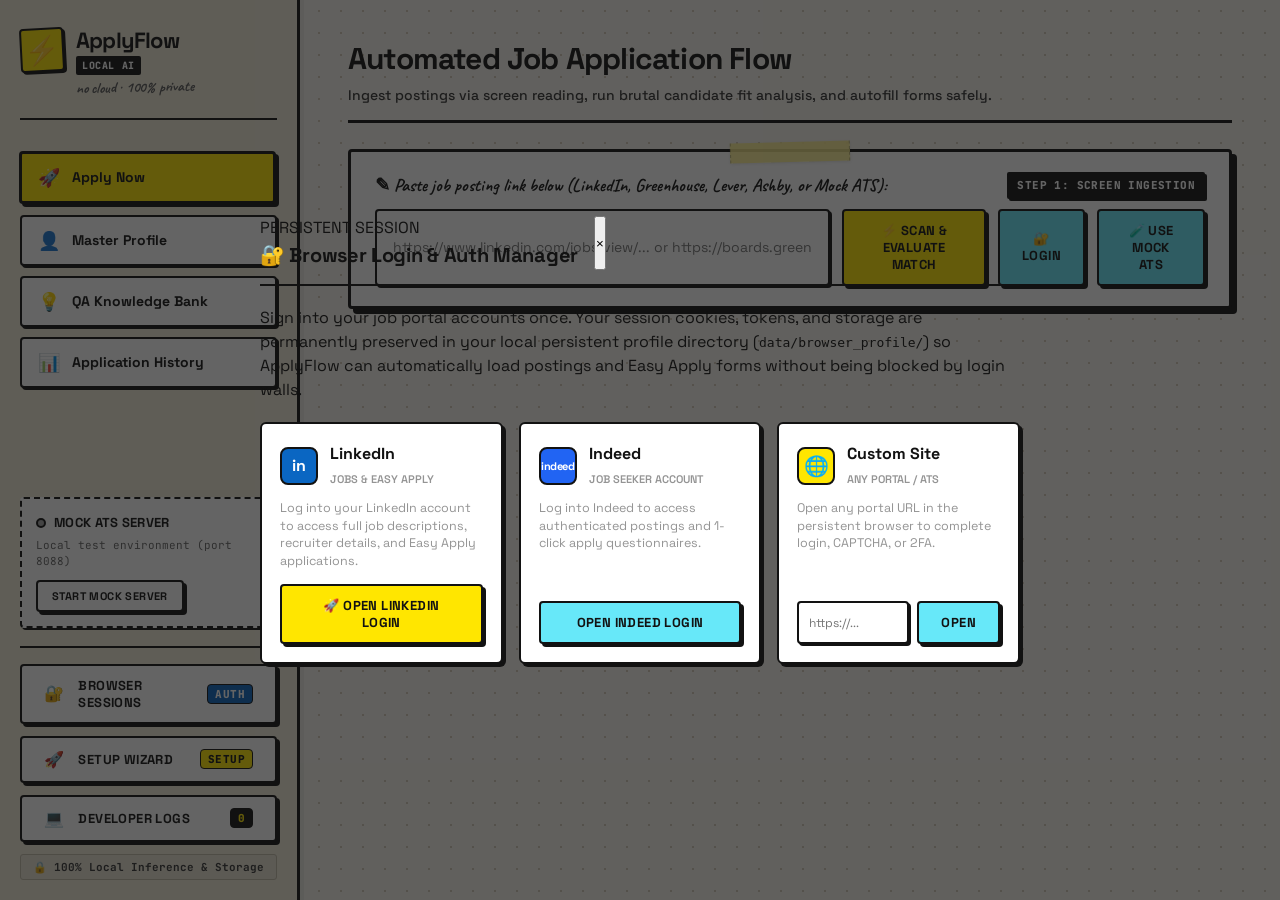
==== commit 66930cbe: "Add LinkedIn and external job board authentication, persistent browser sessions, and authwall detect" ====
--- a/src/static/index.html
+++ b/src/static/index.html
@@ -54,6 +54,11 @@
       </div>
 
       <div class="sidebar-footer">
+        <button id="btn-open-browser-auth" class="btn btn-dev-logs" title="Sign into LinkedIn, Indeed, or manage persistent browser sessions">
+          <span class="dev-logs-icon">🔐</span>
+          <span class="dev-logs-label">Browser Sessions</span>
+          <span id="auth-status-pill" class="dev-logs-badge" style="background: #0a66c2; color: #fff;">AUTH</span>
+        </button>
         <button id="btn-reopen-setup" class="btn btn-dev-logs" title="Open first-time setup & resume onboarding wizard">
           <span class="dev-logs-icon">🚀</span>
           <span class="dev-logs-label">Setup Wizard</span>
@@ -84,16 +89,38 @@
         <div class="card url-card brutal-card-accent">
           <div class="tape-strip tape-top-center"></div>
           <div class="url-label-row">
-            <span class="hand-annotation">✎ Paste job posting link below (Greenhouse, Lever, Ashby, or Mock ATS):</span>
+            <span class="hand-annotation">✎ Paste job posting link below (LinkedIn, Greenhouse, Lever, Ashby, or Mock ATS):</span>
             <span class="badge badge-black">STEP 1: SCREEN INGESTION</span>
           </div>
           <div class="url-input-group">
-            <input type="url" id="target-url-input" class="form-control" placeholder="https://boards.greenhouse.io/... or http://127.0.0.1:8088/" />
+            <input type="url" id="target-url-input" class="form-control" placeholder="https://www.linkedin.com/jobs/view/... or https://boards.greenhouse.io/..." />
             <button id="btn-scan" class="btn btn-primary">
               <span id="scan-btn-text">⚡ Scan & Evaluate Match</span>
             </button>
+            <button id="btn-quick-login" class="btn btn-secondary" title="Open browser to sign in to LinkedIn / Indeed">
+              🔐 Login
+            </button>
             <button id="btn-quick-mock" class="btn btn-secondary" title="Paste local mock ATS URL">
               🧪 Use Mock ATS
+            </button>
+          </div>
+        </div>
+
+        <!-- Auth Required Alert Card -->
+        <div id="auth-required-box" class="card auth-required-card" style="display: none;">
+          <div class="auth-req-header">
+            <span class="auth-req-icon">🔐</span>
+            <div>
+              <h3 class="auth-req-title">Sign-In Required to View Job</h3>
+              <p id="auth-req-desc" class="auth-req-desc">LinkedIn requires candidate authentication before showing full job descriptions and Easy Apply forms.</p>
+            </div>
+          </div>
+          <div class="auth-req-actions">
+            <button id="btn-auth-req-login" class="btn btn-primary">
+              🚀 Open Browser & Log In
+            </button>
+            <button id="btn-auth-req-retry" class="btn btn-secondary">
+              🔄 I'm Logged In — Retry Scan
             </button>
           </div>
         </div>
@@ -889,6 +916,77 @@
     </div>
   </div>
 
+  <!-- BROWSER LOGIN & SESSIONS MODAL -->
+  <div id="modal-browser-login" class="modal-overlay hidden">
+    <div class="modal-card modal-lg">
+      <div class="modal-header">
+        <div class="modal-title-row">
+          <span class="modal-badge badge-blue">PERSISTENT SESSION</span>
+          <h3 class="modal-title">🔐 Browser Login & Auth Manager</h3>
+        </div>
+        <button id="btn-close-browser-modal" class="modal-close-btn">&times;</button>
+      </div>
+      <div class="modal-body">
+        <p class="modal-lead">
+          Sign into your job portal accounts once. Your session cookies, tokens, and storage are permanently preserved in your local persistent profile directory (<code>data/browser_profile/</code>) so ApplyFlow can automatically load postings and Easy Apply forms without being blocked by login walls.
+        </p>
+        
+        <div class="auth-platforms-grid">
+          <!-- LinkedIn Card -->
+          <div class="auth-platform-card">
+            <div class="auth-platform-header">
+              <div class="auth-platform-icon linkedin-bg">in</div>
+              <div>
+                <h4 class="auth-platform-title">LinkedIn</h4>
+                <span class="auth-platform-sub">Jobs & Easy Apply</span>
+              </div>
+            </div>
+            <p class="auth-platform-desc">Log into your LinkedIn account to access full job descriptions, recruiter details, and Easy Apply applications.</p>
+            <button id="btn-login-linkedin" class="btn btn-primary btn-block">🚀 Open LinkedIn Login</button>
+          </div>
+
+          <!-- Indeed Card -->
+          <div class="auth-platform-card">
+            <div class="auth-platform-header">
+              <div class="auth-platform-icon indeed-bg">indeed</div>
+              <div>
+                <h4 class="auth-platform-title">Indeed</h4>
+                <span class="auth-platform-sub">Job Seeker Account</span>
+              </div>
+            </div>
+            <p class="auth-platform-desc">Log into Indeed to access authenticated postings and 1-click apply questionnaires.</p>
+            <button id="btn-login-indeed" class="btn btn-secondary btn-block">Open Indeed Login</button>
+          </div>
+
+          <!-- Custom URL Card -->
+          <div class="auth-platform-card">
+            <div class="auth-platform-header">
+              <div class="auth-platform-icon custom-bg">🌐</div>
+              <div>
+                <h4 class="auth-platform-title">Custom Site</h4>
+                <span class="auth-platform-sub">Any Portal / ATS</span>
+              </div>
+            </div>
+            <p class="auth-platform-desc">Open any portal URL in the persistent browser to complete login, CAPTCHA, or 2FA.</p>
+            <div class="custom-url-row">
+              <input type="url" id="custom-auth-url" class="form-control" placeholder="https://..." />
+              <button id="btn-login-custom" class="btn btn-secondary">Open</button>
+            </div>
+          </div>
+        </div>
+
+        <!-- Active Session Controller Bar -->
+        <div id="active-browser-controls" class="active-browser-box" style="display: none;">
+          <div class="active-browser-status">
+            <span class="status-indicator active animate-pulse"></span>
+            <span><strong>Browser Window Active:</strong> Complete sign-in & any verification in the open window, then click Done below.</span>
+          </div>
+          <button id="btn-finish-login" class="btn btn-success">✅ Done / Save Session</button>
+        </div>
+      </div>
+    </div>
+  </div>
+
   <!-- Toast Notification Container -->
   <div id="toast-container" class="toast-container"></div>
 
--- a/src/static/styles.css
+++ b/src/static/styles.css
@@ -1742,3 +1742,164 @@
 .wizard-fields-grid {
   margin-top: 12px;
 }
+
+/* ==========================================================================
+   BROWSER LOGIN & PERSISTENT AUTH STYLES
+   ========================================================================== */
+
+.auth-required-card {
+  background: #fff8e6;
+  border: 3px solid #f59e0b;
+  border-radius: var(--radius-md);
+  padding: 20px 24px;
+  margin-top: 18px;
+  box-shadow: 4px 4px 0px rgba(245, 158, 11, 0.4);
+  animation: slideDown 0.3s ease;
+}
+
+.auth-req-header {
+  display: flex;
+  align-items: center;
+  gap: 16px;
+  margin-bottom: 16px;
+}
+
+.auth-req-icon {
+  font-size: 32px;
+  background: #fef3c7;
+  border: 2px solid #f59e0b;
+  border-radius: var(--radius-sm);
+  padding: 8px 12px;
+}
+
+.auth-req-title {
+  font-size: 18px;
+  font-weight: 900;
+  color: var(--ink);
+  margin-bottom: 4px;
+}
+
+.auth-req-desc {
+  font-size: 13.5px;
+  color: #78350f;
+  margin: 0;
+}
+
+.auth-req-actions {
+  display: flex;
+  gap: 12px;
+  align-items: center;
+}
+
+.auth-platforms-grid {
+  display: grid;
+  grid-template-columns: repeat(auto-fit, minmax(240px, 1fr));
+  gap: 16px;
+  margin: 20px 0;
+}
+
+.auth-platform-card {
+  background: #ffffff;
+  border: 2px solid var(--ink);
+  border-radius: var(--radius-md);
+  padding: 18px;
+  box-shadow: var(--shadow-sm);
+  display: flex;
+  flex-direction: column;
+  justify-content: space-between;
+}
+
+.auth-platform-header {
+  display: flex;
+  align-items: center;
+  gap: 12px;
+  margin-bottom: 10px;
+}
+
+.auth-platform-icon {
+  width: 38px;
+  height: 38px;
+  border-radius: 8px;
+  border: 2px solid var(--ink);
+  display: flex;
+  align-items: center;
+  justify-content: center;
+  font-weight: 900;
+  font-size: 16px;
+}
+
+.linkedin-bg {
+  background: #0a66c2;
+  color: #ffffff;
+  font-family: var(--font-sans);
+}
+
+.indeed-bg {
+  background: #2164f3;
+  color: #ffffff;
+  font-size: 11px;
+  letter-spacing: -0.5px;
+}
+
+.custom-bg {
+  background: var(--accent-yellow);
+  font-size: 20px;
+}
+
+.auth-platform-title {
+  font-size: 16px;
+  font-weight: 800;
+  margin: 0;
+  color: var(--ink);
+}
+
+.auth-platform-sub {
+  font-size: 11px;
+  color: var(--ink-light);
+  font-weight: 600;
+  text-transform: uppercase;
+}
+
+.auth-platform-desc {
+  font-size: 12.5px;
+  color: var(--ink-light);
+  margin-bottom: 14px;
+  line-height: 1.4;
+  flex-grow: 1;
+}
+
+.custom-url-row {
+  display: flex;
+  gap: 8px;
+}
+
+.custom-url-row input {
+  font-size: 12px;
+  padding: 6px 10px;
+}
+
+.active-browser-box {
+  background: #ecfdf5;
+  border: 2px solid #10b981;
+  border-radius: var(--radius-sm);
+  padding: 14px 18px;
+  margin-top: 18px;
+  display: flex;
+  align-items: center;
+  justify-content: space-between;
+  gap: 16px;
+  box-shadow: 3px 3px 0px rgba(16, 185, 129, 0.3);
+}
+
+.active-browser-status {
+  display: flex;
+  align-items: center;
+  gap: 10px;
+  font-size: 13.5px;
+  color: #065f46;
+}
+
+.btn-block {
+  width: 100%;
+}
+
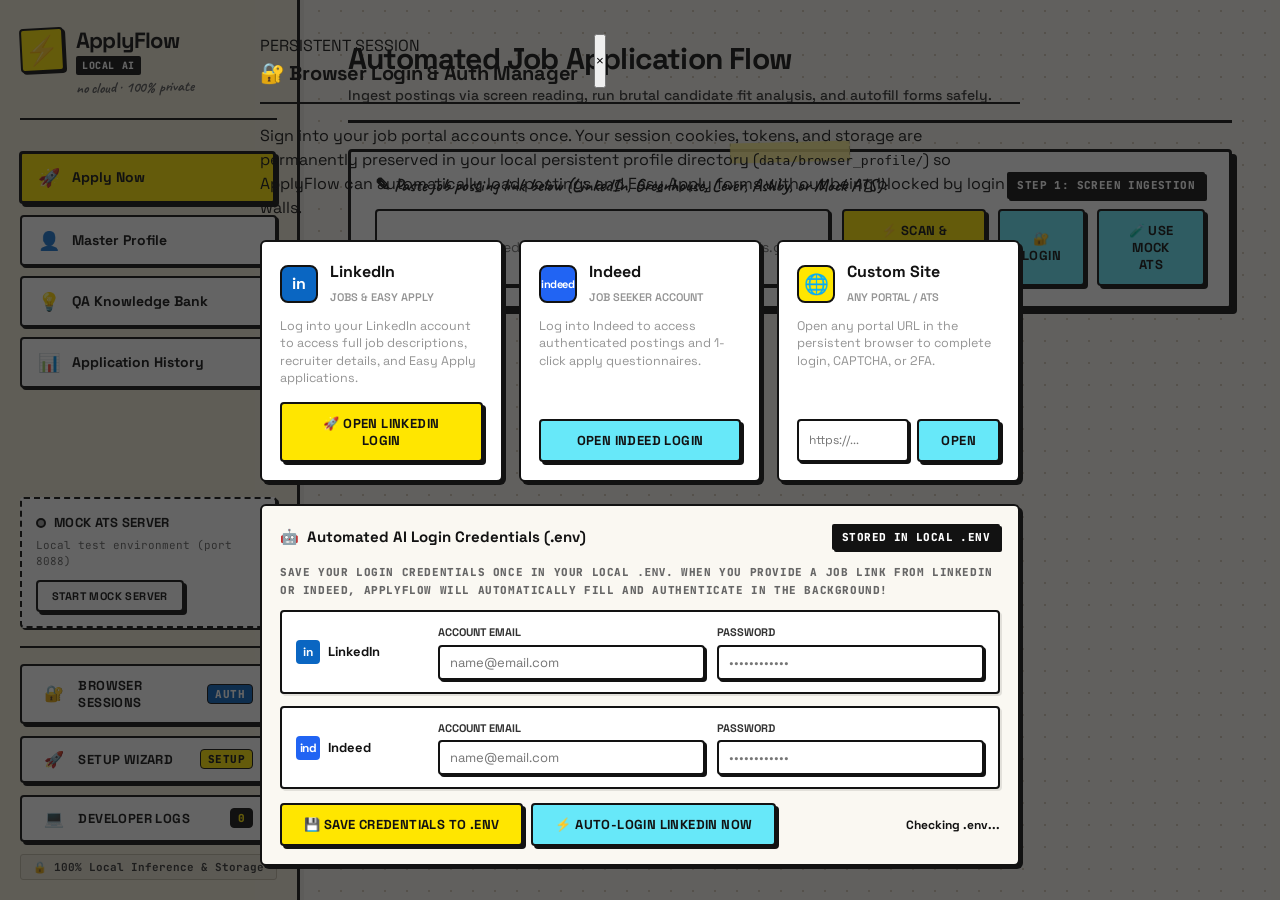
==== commit c3dcd7de: "Add automated AI login with .env credentials and 2FA PIN support for LinkedIn and Indeed" ====
--- a/src/static/index.html
+++ b/src/static/index.html
@@ -111,16 +111,37 @@
           <div class="auth-req-header">
             <span class="auth-req-icon">🔐</span>
             <div>
-              <h3 class="auth-req-title">Sign-In Required to View Job</h3>
+              <h3 id="auth-req-title" class="auth-req-title">Sign-In Required to View Job</h3>
               <p id="auth-req-desc" class="auth-req-desc">LinkedIn requires candidate authentication before showing full job descriptions and Easy Apply forms.</p>
             </div>
           </div>
-          <div class="auth-req-actions">
-            <button id="btn-auth-req-login" class="btn btn-primary">
-              🚀 Open Browser & Log In
+
+          <!-- Inline Quick .env Credentials Setup -->
+          <div id="auth-req-creds-form" class="inline-cred-form" style="display: none;">
+            <p style="font-size: 13px; font-weight: 700; margin: 0; color: var(--ink);">
+              ⚡ Auto-Login with Local .env: Enter your account login below to save to <code style="background: #eee; padding: 2px 5px;">.env</code> and let ApplyFlow log in automatically.
+            </p>
+            <div class="inline-cred-row">
+              <input type="email" id="auth-inline-email" class="form-control" placeholder="Email / Username" />
+              <input type="password" id="auth-inline-pwd" class="form-control" placeholder="Password" />
+            </div>
+            <div style="display: flex; gap: 10px; align-items: center;">
+              <button id="btn-auth-save-and-login" class="btn btn-primary">
+                💾 Save to .env & Auto-Log In
+              </button>
+              <span style="font-size: 12px; color: var(--ink-secondary);">Credentials remain 100% local on your machine.</span>
+            </div>
+          </div>
+
+          <div class="auth-req-actions" style="margin-top: 14px;">
+            <button id="btn-auth-req-auto" class="btn btn-primary" style="display: none;">
+              ⚡ Auto-Log In with .env
+            </button>
+            <button id="btn-auth-req-login" class="btn btn-secondary">
+              🚀 Open Visible Browser
             </button>
             <button id="btn-auth-req-retry" class="btn btn-secondary">
-              🔄 I'm Logged In — Retry Scan
+              🔄 Retry Scan
             </button>
           </div>
         </div>
@@ -975,6 +996,63 @@
           </div>
         </div>
 
+        <!-- Automated AI Login Credentials (.env) Section -->
+        <div class="credentials-box">
+          <div class="credentials-header">
+            <h4 class="credentials-title">
+              <span>🤖</span> Automated AI Login Credentials (.env)
+            </h4>
+            <span class="badge badge-black">STORED IN LOCAL .ENV</span>
+          </div>
+          <p class="subtle-label" style="margin-bottom: 12px;">
+            Save your login credentials once in your local <code>.env</code>. When you provide a job link from LinkedIn or Indeed, ApplyFlow will automatically fill and authenticate in the background!
+          </p>
+
+          <!-- LinkedIn Credential Row -->
+          <div class="portal-credential-row">
+            <div class="portal-badge-label">
+              <span class="portal-mini-icon linkedin-bg">in</span>
+              <span>LinkedIn</span>
+            </div>
+            <div class="cred-field-col">
+              <label>Account Email</label>
+              <input type="email" id="env-cred-linkedin-email" class="form-control" placeholder="name@email.com" />
+            </div>
+            <div class="cred-field-col">
+              <label>Password</label>
+              <input type="password" id="env-cred-linkedin-pwd" class="form-control" placeholder="••••••••••••" />
+            </div>
+          </div>
+
+          <!-- Indeed Credential Row -->
+          <div class="portal-credential-row">
+            <div class="portal-badge-label">
+              <span class="portal-mini-icon indeed-bg">ind</span>
+              <span>Indeed</span>
+            </div>
+            <div class="cred-field-col">
+              <label>Account Email</label>
+              <input type="email" id="env-cred-indeed-email" class="form-control" placeholder="name@email.com" />
+            </div>
+            <div class="cred-field-col">
+              <label>Password</label>
+              <input type="password" id="env-cred-indeed-pwd" class="form-control" placeholder="••••••••••••" />
+            </div>
+          </div>
+
+          <div style="display: flex; justify-content: space-between; align-items: center; margin-top: 14px;">
+            <div style="display: flex; gap: 8px;">
+              <button id="btn-save-env-creds" class="btn btn-primary">
+                💾 Save Credentials to .env
+              </button>
+              <button id="btn-test-auto-linkedin" class="btn btn-secondary" title="Test automated AI login on LinkedIn">
+                ⚡ Auto-Login LinkedIn Now
+              </button>
+            </div>
+            <span id="env-creds-status-text" style="font-size: 12px; font-weight: 700; color: var(--text-muted);">Checking .env...</span>
+          </div>
+        </div>
+
         <!-- Active Session Controller Bar -->
         <div id="active-browser-controls" class="active-browser-box" style="display: none;">
           <div class="active-browser-status">
@@ -987,6 +1065,29 @@
     </div>
   </div>
 
+  <!-- 2FA VERIFICATION PIN MODAL -->
+  <div id="modal-pin" class="modal-overlay hidden" style="display: none;">
+    <div class="modal-card modal-pin-card">
+      <div class="modal-header">
+        <div class="modal-title-row">
+          <span class="modal-badge badge-warning">2FA VERIFICATION</span>
+          <h3 class="modal-title">🔐 Verification PIN Required</h3>
+        </div>
+      </div>
+      <div class="modal-body">
+        <p id="modal-pin-prompt" class="modal-lead" style="margin-bottom: 8px; font-size: 14px;">
+          LinkedIn/Indeed sent a verification PIN code to your email or phone. Enter it below to allow ApplyFlow to finish logging in.
+        </p>
+        <input type="text" id="modal-pin-input" class="pin-input" placeholder="000000" maxlength="8" autofocus />
+        <div style="display: flex; gap: 10px; justify-content: center; margin-top: 14px;">
+          <button id="btn-submit-pin" class="btn btn-primary btn-lg" style="min-width: 180px;">
+            Submit 2FA PIN 🚀
+          </button>
+        </div>
+      </div>
+    </div>
+  </div>
+
   <!-- Toast Notification Container -->
   <div id="toast-container" class="toast-container"></div>
 
--- a/src/static/styles.css
+++ b/src/static/styles.css
@@ -1903,3 +1903,116 @@
   width: 100%;
 }
 
+/* Credentials Management Section */
+.credentials-box {
+  background: #faf8f2;
+  border: 2.5px solid var(--ink);
+  border-radius: var(--radius-md);
+  padding: 18px;
+  margin-top: 22px;
+  box-shadow: var(--shadow-sm);
+}
+
+.credentials-header {
+  display: flex;
+  justify-content: space-between;
+  align-items: center;
+  margin-bottom: 14px;
+}
+
+.credentials-title {
+  font-size: 15px;
+  font-weight: 800;
+  display: flex;
+  align-items: center;
+  gap: 8px;
+  margin: 0;
+}
+
+.portal-credential-row {
+  display: grid;
+  grid-template-columns: 130px 1.2fr 1.2fr;
+  gap: 12px;
+  align-items: center;
+  margin-bottom: 12px;
+  padding: 12px 14px;
+  background: #ffffff;
+  border: 2px solid var(--ink);
+  border-radius: var(--radius-sm);
+  box-shadow: 2px 2px 0px rgba(18, 18, 18, 0.1);
+}
+
+.portal-badge-label {
+  display: flex;
+  align-items: center;
+  gap: 8px;
+  font-weight: 800;
+  font-size: 13px;
+}
+
+.portal-mini-icon {
+  width: 24px;
+  height: 24px;
+  border-radius: 4px;
+  display: flex;
+  align-items: center;
+  justify-content: center;
+  font-size: 12px;
+  font-weight: 900;
+}
+
+.cred-field-col label {
+  display: block;
+  font-size: 11px;
+  font-weight: 700;
+  text-transform: uppercase;
+  color: var(--ink-secondary);
+  margin-bottom: 4px;
+}
+
+.cred-field-col input {
+  width: 100%;
+  padding: 7px 10px;
+  font-size: 13px;
+}
+
+/* 2FA PIN Modal */
+.modal-pin-card {
+  max-width: 460px;
+  text-align: center;
+}
+
+.pin-input {
+  font-family: var(--font-mono);
+  font-size: 26px;
+  letter-spacing: 6px;
+  text-align: center;
+  padding: 12px;
+  margin: 16px 0;
+  border: 3px solid var(--ink);
+  border-radius: var(--radius-sm);
+  background: #ffffff;
+  box-shadow: inset 2px 2px 0px rgba(0, 0, 0, 0.1);
+}
+
+.inline-cred-form {
+  background: #ffffff;
+  border: 2px solid var(--ink);
+  border-radius: var(--radius-sm);
+  padding: 16px;
+  margin-top: 14px;
+  display: flex;
+  flex-direction: column;
+  gap: 12px;
+  box-shadow: 3px 3px 0px rgba(18, 18, 18, 0.15);
+}
+
+.inline-cred-row {
+  display: flex;
+  gap: 12px;
+}
+
+.inline-cred-row .form-control {
+  flex: 1;
+}
+
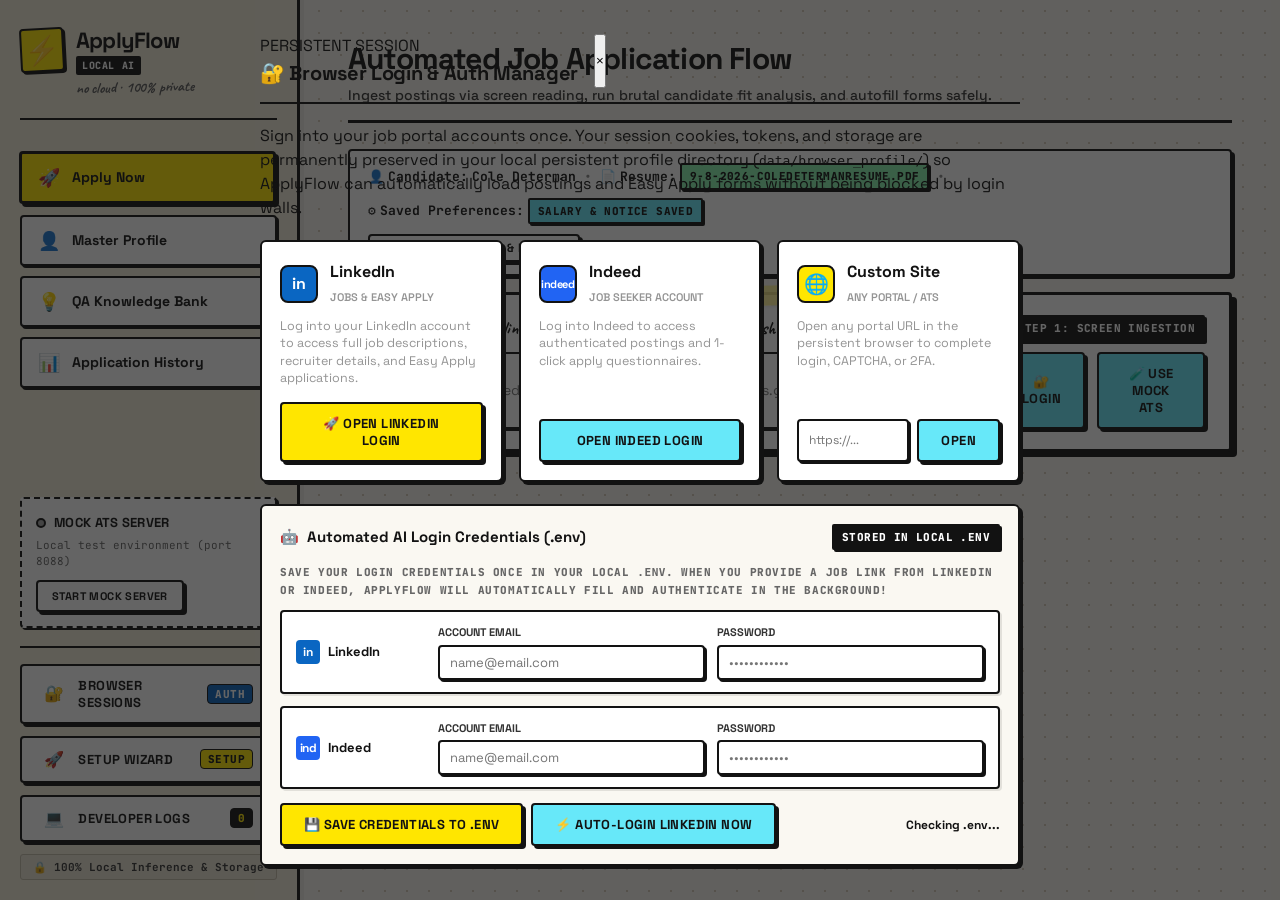
==== commit 555544d5: "feat: add external application navigation, profile UI synchronization, and external apply tests" ====
--- a/src/static/index.html
+++ b/src/static/index.html
@@ -85,6 +85,32 @@
           </div>
         </header>
 
+        <!-- Persistent Candidate Profile & Resume Status Bar -->
+        <div class="card active-profile-banner" id="active-profile-banner" style="margin-bottom: 16px; padding: 12px 18px; display: flex; align-items: center; justify-content: space-between; flex-wrap: wrap; gap: 10px; background: var(--bg-card); border: 2px solid var(--ink); box-shadow: 3px 3px 0 var(--ink);">
+          <div class="active-profile-details" style="display: flex; align-items: center; flex-wrap: wrap; gap: 8px; font-size: 13px;">
+            <span class="profile-chip" style="display: inline-flex; align-items: center; gap: 4px;">
+              <span>👤</span>
+              <span style="color: var(--text-secondary); font-weight: 700;">Candidate:</span>
+              <strong id="banner-candidate-name">Cole Determan</strong>
+            </span>
+            <span class="chip-divider" style="color: var(--text-muted);">•</span>
+            <span class="profile-chip" style="display: inline-flex; align-items: center; gap: 4px;">
+              <span>📄</span>
+              <span style="color: var(--text-secondary); font-weight: 700;">Resume:</span>
+              <span class="badge badge-success" id="banner-resume-file" style="font-weight: 800;">9-8-2026-ColeDetermanResume.pdf</span>
+            </span>
+            <span class="chip-divider" style="color: var(--text-muted);">•</span>
+            <span class="profile-chip" style="display: inline-flex; align-items: center; gap: 4px;">
+              <span>⚙️</span>
+              <span style="color: var(--text-secondary); font-weight: 700;">Saved Preferences:</span>
+              <span class="badge badge-info" id="banner-pref-status">Salary &amp; Notice Saved</span>
+            </span>
+          </div>
+          <button type="button" class="btn btn-sm btn-outline" id="btn-banner-edit-profile" style="font-size: 12px; font-weight: 800; padding: 4px 10px;">
+            ✏️ Manage Profile &amp; Resume
+          </button>
+        </div>
+
         <!-- URL Input Card -->
         <div class="card url-card brutal-card-accent">
           <div class="tape-strip tape-top-center"></div>
@@ -162,8 +188,14 @@
             <!-- Left: Job Summary & Screen Snapshot -->
             <div class="scorecard-job-summary">
               <div class="job-meta">
-                <span class="badge badge-info" id="job-company-badge">Company</span>
+                <div class="job-meta-badges">
+                  <span class="badge badge-info" id="job-company-badge">Company</span>
+                  <span class="badge-outline" id="job-location-badge" style="display: none;">📍 Location</span>
+                  <span class="badge-outline" id="job-seniority-badge" style="display: none;">💼 Seniority</span>
+                  <span class="badge-outline" id="job-type-badge" style="display: none;">⏱️ Type</span>
+                </div>
                 <h3 id="job-title-display" class="job-title-text">Senior Software Engineer</h3>
+                <div id="job-skills-container" style="display: flex; gap: 6px; flex-wrap: wrap; margin-top: 10px;"></div>
               </div>
               
               <div class="screenshot-preview-box">
@@ -179,6 +211,7 @@
                     <span class="zoom-badge">🔍 Inspect Full Screen</span>
                   </div>
                 </div>
+                <div id="job-screenshot-slices" class="screenshot-slices-list" style="display: none; margin-top: 8px; display: flex; gap: 6px; flex-wrap: wrap; justify-content: center;"></div>
               </div>
 
               <div class="job-desc-snippet">
@@ -723,6 +756,10 @@
             <span class="hand-annotation">✎ Drop your resume PDF here. Local AI will read it and auto-fill your profile ↓</span>
           </div>
 
+          <div id="wizard-saved-resume-banner" class="alert-box alert-success" style="display: none; margin-bottom: 12px; padding: 10px 14px; font-size: 13px;">
+            <span>💾 <strong>Active Saved Resume:</strong> <span id="wizard-saved-resume-name">None</span> (Loaded from disk). You can upload a new one below, or keep using this one.</span>
+          </div>
+
           <div class="resume-dropzone" id="wizard-resume-dropzone">
             <input type="file" id="wizard-resume-file-input" accept=".pdf,.docx,.txt" style="display: none;" />
             <div class="dropzone-content">
--- a/src/static/styles.css
+++ b/src/static/styles.css
@@ -1363,7 +1363,7 @@
   overflow: auto;
   background: #1e1e1e;
   display: flex;
-  align-items: center;
+  align-items: flex-start;
   justify-content: center;
   padding: 30px;
   position: relative;
@@ -1372,6 +1372,45 @@
 
 .lightbox-viewport:active {
   cursor: grabbing;
+}
+
+.job-meta-badges {
+  display: flex;
+  gap: 6px;
+  flex-wrap: wrap;
+  align-items: center;
+  margin-bottom: 8px;
+}
+
+.badge-outline {
+  background: #ffffff;
+  color: var(--ink);
+  border: 1.5px solid var(--ink);
+  font-size: 11px;
+  font-weight: 700;
+  padding: 2px 8px;
+  border-radius: var(--radius-sm);
+}
+
+.skill-tag-pill {
+  display: inline-flex;
+  align-items: center;
+  gap: 4px;
+  background: #f1f5f9;
+  color: #1e293b;
+  border: 1.5px solid var(--ink);
+  font-family: var(--font-mono);
+  font-size: 11px;
+  font-weight: 700;
+  padding: 2px 7px;
+  border-radius: var(--radius-sm);
+  box-shadow: 1px 1px 0px var(--ink);
+}
+
+.skill-tag-pill.matched {
+  background: #dcfce7;
+  color: #166534;
+  border-color: #166534;
 }
 
 .lightbox-pan-surface {
@@ -2016,3 +2055,44 @@
   flex: 1;
 }
 
+/* Active Profile Banner */
+.active-profile-banner {
+  background: #ffffff;
+  border: 3px solid var(--ink);
+  border-radius: var(--radius-sm);
+  padding: 12px 18px;
+  margin-bottom: 20px;
+  display: flex;
+  align-items: center;
+  justify-content: space-between;
+  flex-wrap: wrap;
+  gap: 12px;
+  box-shadow: 4px 4px 0px var(--ink);
+  transition: transform 0.15s ease, box-shadow 0.15s ease;
+}
+
+.active-profile-banner:hover {
+  transform: translateY(-1px);
+  box-shadow: 5px 5px 0px var(--ink);
+}
+
+.active-profile-details {
+  display: flex;
+  align-items: center;
+  flex-wrap: wrap;
+  gap: 10px;
+  font-size: 13px;
+  font-family: var(--font-mono);
+}
+
+.profile-chip {
+  display: inline-flex;
+  align-items: center;
+  gap: 6px;
+}
+
+.chip-divider {
+  color: var(--ink-secondary);
+  opacity: 0.5;
+}
+
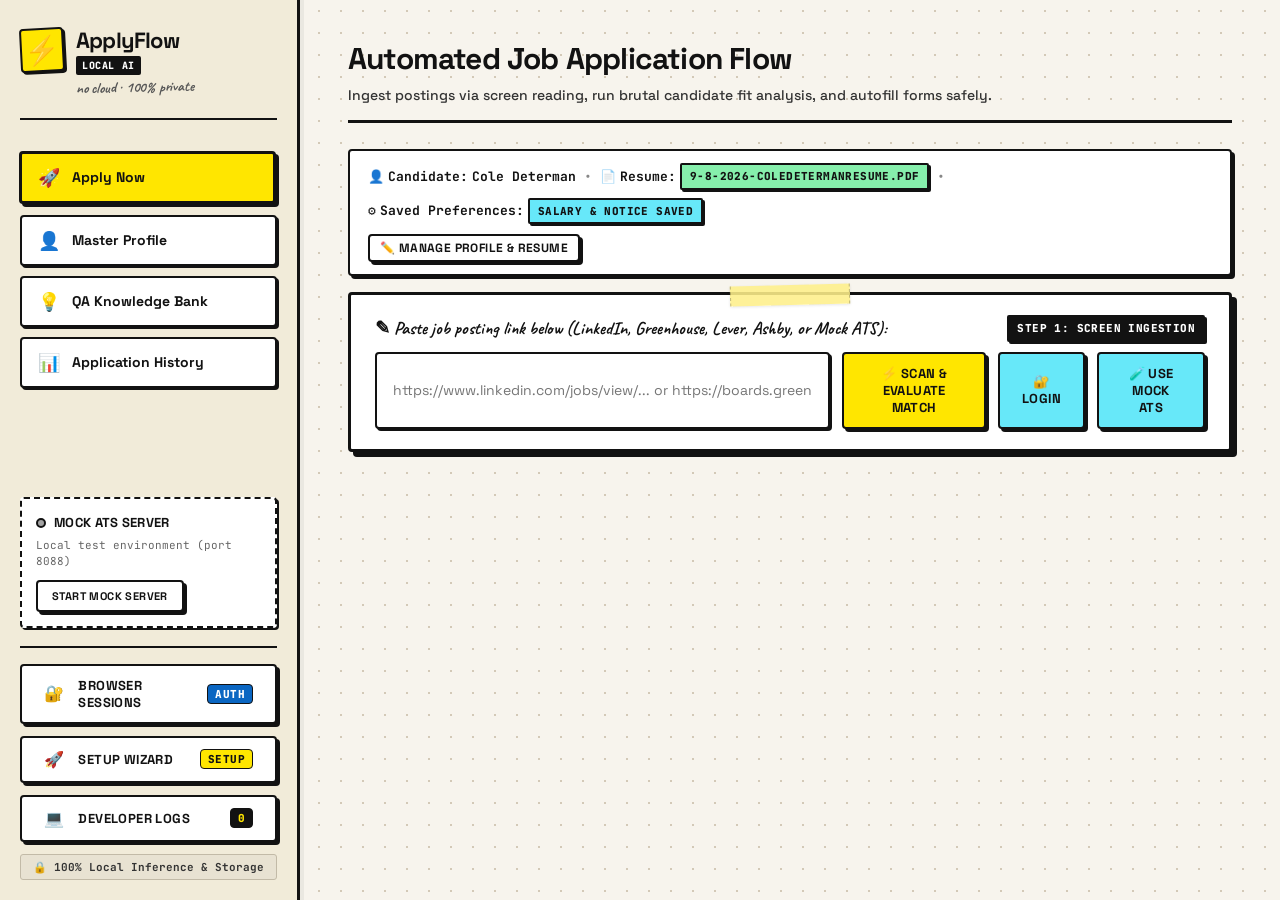
==== commit 83932a4e: "feat: add auto-open, escape key support, and UI styling updates for browser auth modal" ====
--- a/src/static/index.html
+++ b/src/static/index.html
@@ -322,6 +322,20 @@
             </div>
           </div>
 
+          <!-- Scrapling High-Speed DOM Double-Checker Banner -->
+          <div id="double-checker-card" class="double-checker-box" style="display: none; max-width: 820px; margin: 0 auto 24px auto;">
+            <div class="double-checker-header">
+              <div class="double-checker-badge" id="double-checker-badge">
+                <span class="checker-icon" id="double-checker-icon">⚡</span>
+                <span id="double-checker-title">SCRAPLING DOUBLE-CHECKER</span>
+              </div>
+              <span class="double-checker-speed" id="double-checker-speed">Parsed in ~12ms</span>
+            </div>
+            <div class="double-checker-body" id="double-checker-body">
+              <!-- Rendered dynamically -->
+            </div>
+          </div>
+
           <div class="screenshot-review-section">
             <div class="screenshot-box-header" style="justify-content: center; margin-bottom: 8px;">
               <h4>Post-Fill Visual Verification</h4>
@@ -975,14 +989,19 @@
   </div>
 
   <!-- BROWSER LOGIN & SESSIONS MODAL -->
-  <div id="modal-browser-login" class="modal-overlay hidden">
-    <div class="modal-card modal-lg">
-      <div class="modal-header">
-        <div class="modal-title-row">
-          <span class="modal-badge badge-blue">PERSISTENT SESSION</span>
-          <h3 class="modal-title">🔐 Browser Login & Auth Manager</h3>
-        </div>
-        <button id="btn-close-browser-modal" class="modal-close-btn">&times;</button>
+  <div id="modal-browser-login" class="modal-overlay hidden" style="display: none;">
+    <div class="modal-box modal-lg" style="max-height: 88vh; overflow-y: auto;">
+      <div class="modal-header" style="justify-content: space-between; align-items: flex-start;">
+        <div style="display: flex; gap: 14px; align-items: center;">
+          <span class="modal-icon">🔐</span>
+          <div>
+            <div style="display: flex; align-items: center; gap: 8px; margin-bottom: 4px;">
+              <span class="badge badge-info" style="font-size: 11px;">PERSISTENT SESSION</span>
+            </div>
+            <h3 style="margin: 0; font-size: 20px; font-weight: 900;">Browser Login & Auth Manager</h3>
+          </div>
+        </div>
+        <button id="btn-close-browser-modal" class="modal-close-btn" title="Close (ESC)">&times;</button>
       </div>
       <div class="modal-body">
         <p class="modal-lead">
--- a/src/static/styles.css
+++ b/src/static/styles.css
@@ -1169,13 +1169,19 @@
 /* ========================================= */
 /* MODALS                                    */
 /* ========================================= */
+.hidden {
+  display: none !important;
+}
+
 .modal-overlay {
   position: fixed;
   top: 0;
   left: 0;
   width: 100vw;
   height: 100vh;
-  background: rgba(18, 18, 18, 0.65);
+  background: rgba(18, 18, 18, 0.72);
+  backdrop-filter: blur(4px);
+  -webkit-backdrop-filter: blur(4px);
   display: flex;
   align-items: center;
   justify-content: center;
@@ -1183,8 +1189,13 @@
   animation: fadeIn 0.15s ease;
 }
 
-.modal-box {
-  background: #ffffff;
+.modal-overlay.hidden {
+  display: none !important;
+}
+
+.modal-box,
+.modal-card {
+  background: #ffffff !important;
   border: 3.5px solid var(--ink);
   border-radius: var(--radius-sm);
   width: 560px;
@@ -1192,10 +1203,62 @@
   padding: 28px;
   box-shadow: var(--shadow-modal);
   position: relative;
+  max-height: 90vh;
+  overflow-y: auto;
 }
 
 .modal-lg {
-  width: 760px;
+  width: 820px;
+  max-width: 94vw;
+}
+
+.modal-close-btn {
+  background: #ffffff;
+  border: 2px solid var(--ink);
+  color: var(--ink);
+  font-size: 22px;
+  font-weight: 900;
+  width: 36px;
+  height: 36px;
+  border-radius: var(--radius-sm);
+  display: inline-flex;
+  align-items: center;
+  justify-content: center;
+  cursor: pointer;
+  box-shadow: var(--shadow-xs);
+  transition: all 0.1s ease;
+  flex-shrink: 0;
+  line-height: 1;
+}
+
+.modal-close-btn:hover {
+  background: var(--accent-coral);
+  color: #ffffff;
+  transform: translate(-1px, -1px);
+  box-shadow: var(--shadow-sm);
+}
+
+.modal-close-btn:active {
+  transform: translate(1px, 1px);
+  box-shadow: 0px 0px 0px #121212;
+}
+
+.modal-lead {
+  font-size: 13.5px;
+  color: var(--ink-secondary);
+  line-height: 1.5;
+  background: #fffdf5;
+  border: 1.5px solid #fed7aa;
+  border-left: 4px solid var(--accent-yellow);
+  padding: 12px 16px;
+  border-radius: var(--radius-sm);
+  margin-bottom: 20px;
+}
+
+.modal-title-row {
+  display: flex;
+  flex-direction: column;
+  gap: 4px;
 }
 
 .modal-header {
@@ -2096,3 +2159,129 @@
   opacity: 0.5;
 }
 
+/* =========================================================================
+   Scrapling Double-Checker Card & Status System
+   ========================================================================= */
+
+.double-checker-box {
+  background: #ffffff;
+  border: 3px solid var(--ink);
+  border-radius: var(--radius-sm);
+  padding: 16px 22px;
+  box-shadow: 4px 4px 0px var(--ink);
+  transition: transform 0.15s ease, box-shadow 0.15s ease;
+  position: relative;
+}
+
+.double-checker-box.verified {
+  background: #f0fdf4;
+  border-color: #166534;
+  box-shadow: 4px 4px 0px #166534;
+}
+
+.double-checker-box.warning {
+  background: #fffdf5;
+  border-color: #9a3412;
+  box-shadow: 4px 4px 0px #9a3412;
+}
+
+.double-checker-header {
+  display: flex;
+  align-items: center;
+  justify-content: space-between;
+  margin-bottom: 12px;
+  flex-wrap: wrap;
+  gap: 8px;
+}
+
+.double-checker-badge {
+  display: inline-flex;
+  align-items: center;
+  gap: 8px;
+  font-family: var(--font-mono);
+  font-size: 13px;
+  font-weight: 800;
+  text-transform: uppercase;
+  letter-spacing: 0.5px;
+  padding: 5px 12px;
+  border-radius: var(--radius-sm);
+  border: 2px solid var(--ink);
+}
+
+.double-checker-badge.verified {
+  background: #86efac;
+  color: #14532d;
+  border-color: #166534;
+}
+
+.double-checker-badge.warning {
+  background: #fed7aa;
+  color: #7c2d12;
+  border-color: #9a3412;
+}
+
+.double-checker-speed {
+  font-family: var(--font-mono);
+  font-size: 11px;
+  color: var(--ink-muted);
+  font-weight: 700;
+  background: rgba(0, 0, 0, 0.05);
+  padding: 3px 8px;
+  border-radius: 4px;
+}
+
+.double-checker-body {
+  font-size: 14px;
+  color: var(--ink);
+  line-height: 1.5;
+}
+
+.double-checker-message {
+  font-weight: 700;
+  margin-bottom: 8px;
+  font-size: 14.5px;
+}
+
+.double-checker-issues {
+  list-style: none;
+  padding: 0;
+  margin: 10px 0 0 0;
+  display: flex;
+  flex-direction: column;
+  gap: 8px;
+}
+
+.double-checker-issue-item {
+  display: flex;
+  align-items: center;
+  gap: 10px;
+  font-size: 13px;
+  background: #ffffff;
+  border: 1.5px solid #fed7aa;
+  padding: 8px 12px;
+  border-radius: 4px;
+  border-left: 4px solid #ea580c;
+}
+
+.double-checker-issue-tag {
+  font-family: var(--font-mono);
+  font-weight: 800;
+  font-size: 11px;
+  padding: 2px 7px;
+  border-radius: 3px;
+  background: #fee2e2;
+  color: #991b1b;
+  text-transform: uppercase;
+  white-space: nowrap;
+}
+
+.double-checker-hint {
+  margin-top: 12px;
+  font-size: 12px;
+  color: var(--ink-secondary);
+  background: rgba(0, 0, 0, 0.03);
+  padding: 8px 12px;
+  border-radius: 4px;
+  border-left: 3px solid var(--accent-yellow);
+}
+
